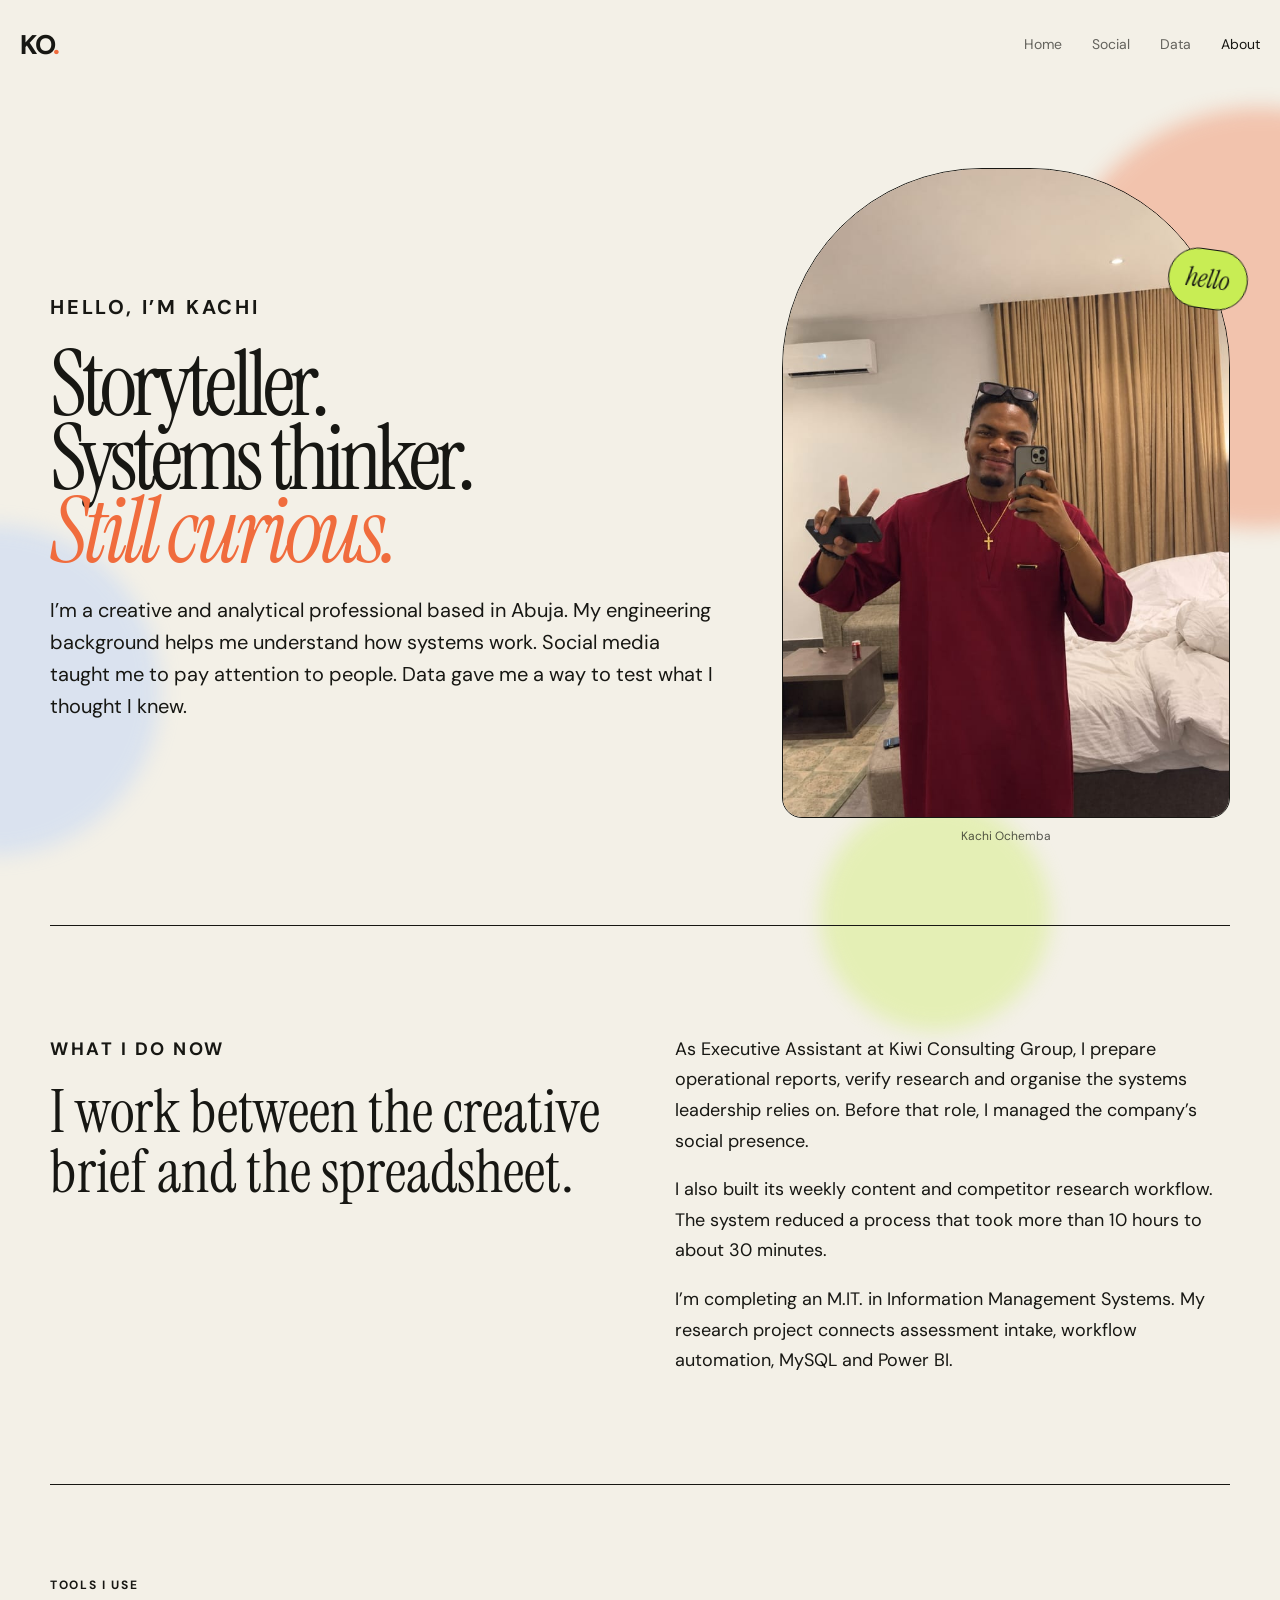
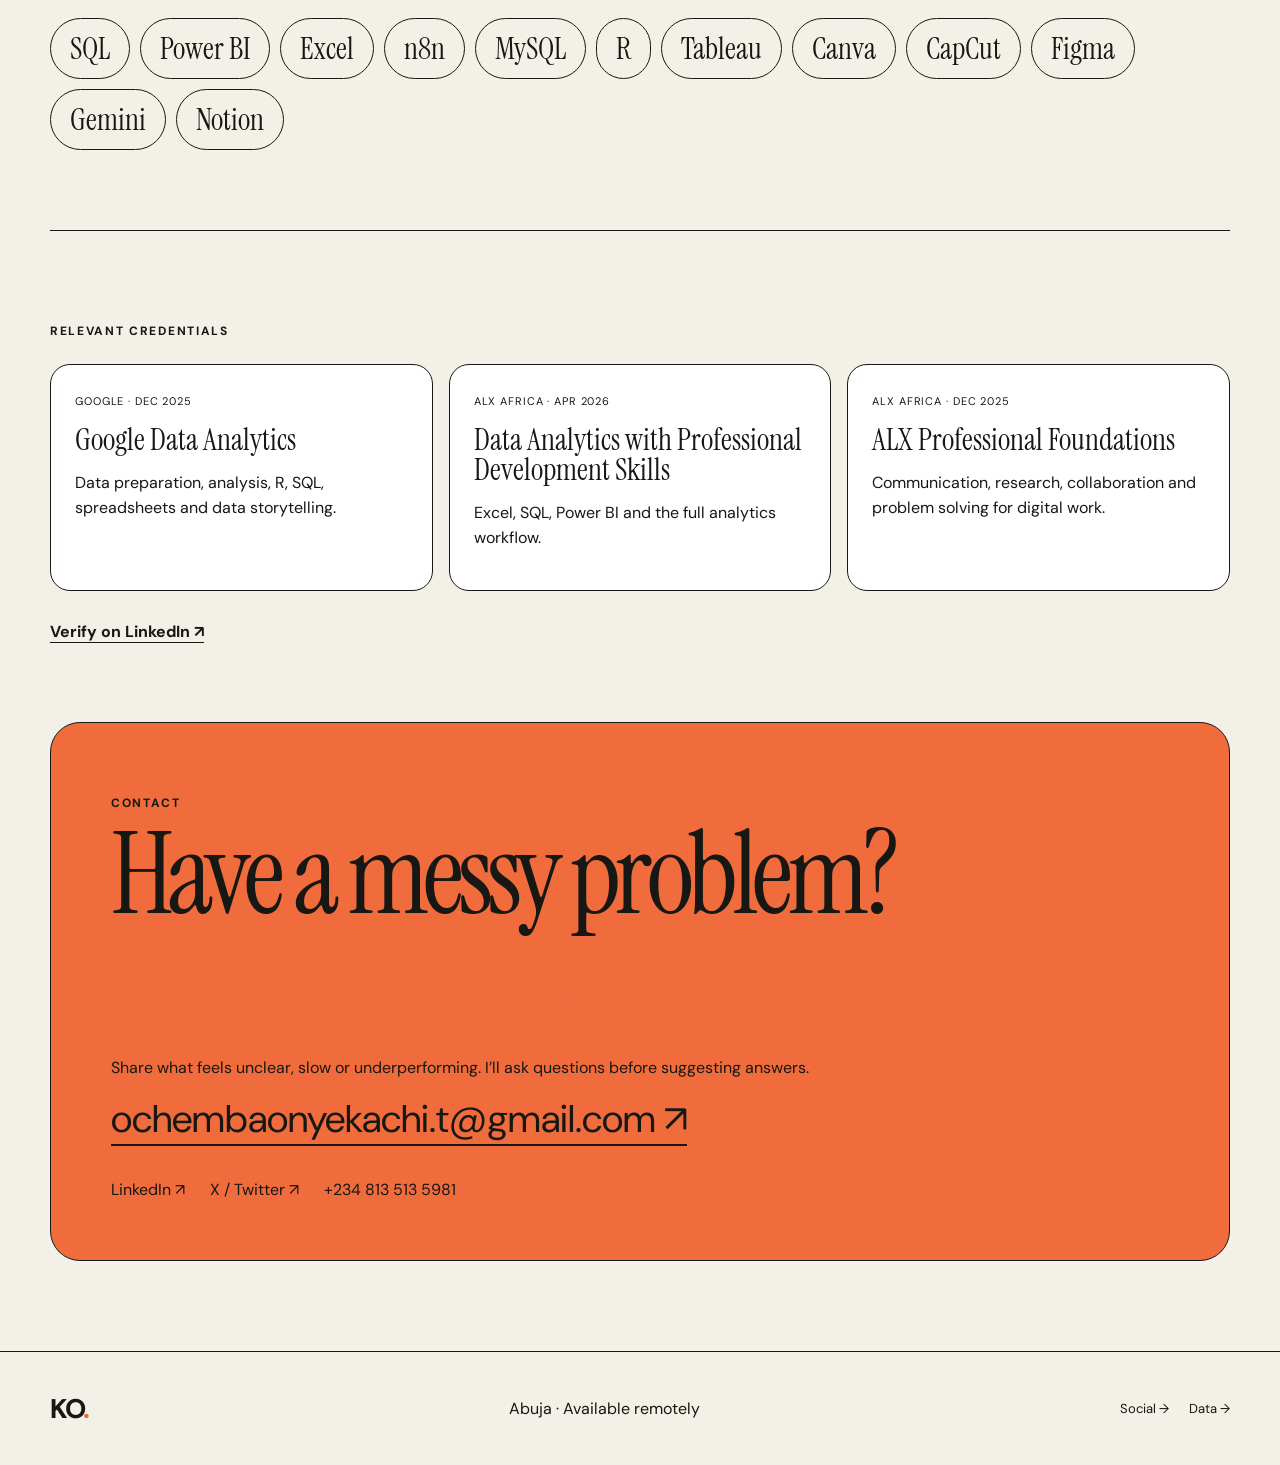
==== about.html @ 8791a846 "Add tactile motion system and new portrait" ====
<!doctype html><html lang="en"><head><meta charset="utf-8"><meta name="viewport" content="width=device-width,initial-scale=1"><title>About & Contact | Kachi Ochemba</title><link rel="stylesheet" href="styles.css"></head><body><header class="site-header"><a class="mark" href="index.html">KO<span>.</span></a><button class="menu">Menu</button><nav><a href="index.html">Home</a><a href="socials.html">Social</a><a href="data.html">Data</a><a class="active" href="about.html">About</a></nav></header><main>
<section class="about-hero wrap reveal"><div><p class="eyebrow">Hello, I’m Kachi</p><h1>Storyteller.<br>Systems thinker.<br><em>Still curious.</em></h1><p>I’m a creative and analytical professional based in Abuja. My engineering background helps me understand how systems work. Social media taught me to pay attention to people. Data gave me a way to test what I thought I knew.</p></div><figure class="portrait-frame"><img src="assets/imported/kachi-portrait.jpg" alt="Kachi Ochemba smiling in a red traditional outfit"><figcaption>Kachi Ochemba</figcaption></figure></section>
<section class="about-body wrap reveal"><div><p class="eyebrow">What I do now</p><h2>I work between the creative brief and the spreadsheet.</h2></div><div><p>As Executive Assistant at Kiwi Consulting Group, I prepare operational reports, verify research and organise the systems leadership relies on. Before that role, I managed the company’s social presence.</p><p>I also built its weekly content and competitor research workflow. The system reduced a process that took more than 10 hours to about 30 minutes.</p><p>I’m completing an M.IT. in Information Management Systems. My research project connects assessment intake, workflow automation, MySQL and Power BI.</p></div></section>
<section class="tool-belt wrap reveal"><p class="eyebrow">Tools I use</p><div><span>SQL</span><span>Power BI</span><span>Excel</span><span>n8n</span><span>MySQL</span><span>R</span><span>Tableau</span><span>Canva</span><span>CapCut</span><span>Figma</span><span>Gemini</span><span>Notion</span></div></section>
<section class="credentials wrap reveal"><p class="eyebrow">Relevant credentials</p><div class="credential-grid"><article><span>Google · Dec 2025</span><h3>Google Data Analytics</h3><p>Data preparation, analysis, R, SQL, spreadsheets and data storytelling.</p></article><article><span>ALX Africa · Apr 2026</span><h3>Data Analytics with Professional Development Skills</h3><p>Excel, SQL, Power BI and the full analytics workflow.</p></article><article><span>ALX Africa · Dec 2025</span><h3>ALX Professional Foundations</h3><p>Communication, research, collaboration and problem solving for digital work.</p></article></div><a class="text-link" href="https://www.linkedin.com/in/onyekachi-ochemba" target="_blank" rel="noreferrer">Verify on LinkedIn ↗</a></section>
<section id="contact" class="contact wrap reveal"><p class="eyebrow">Contact</p><h2>Have a messy problem?<br><em>Tell me about it.</em></h2><p>Share what feels unclear, slow or underperforming. I’ll ask questions before suggesting answers.</p><a class="email-link" href="mailto:ochembaonyekachi.t@gmail.com">ochembaonyekachi.t@gmail.com ↗</a><div class="contact-links"><a href="https://www.linkedin.com/in/onyekachi-ochemba">LinkedIn ↗</a><a href="https://x.com/kachi_csv">X / Twitter ↗</a><a href="tel:+2348135135981">+234 813 513 5981</a></div></section></main><footer><a class="mark" href="index.html">KO<span>.</span></a><p>Abuja · Available remotely</p><div><a href="socials.html">Social →</a><a href="data.html">Data →</a></div></footer><script src="script.js"></script></body></html>
---- styles.css ----
@import url('enhancements.css');@import url('motion.css');@import url('https://fonts.googleapis.com/css2?family=DM+Sans:wght@400;500;600;700&family=Instrument+Serif:ital@0;1&display=swap');
:root{--ink:#171713;--paper:#f3f0e7;--orange:#f06c3d;--lime:#c8ed54;--blue:#a9c8ff;--line:rgba(23,23,19,.18);--serif:'Instrument Serif',Georgia,serif;--sans:'DM Sans',Arial,sans-serif}*{box-sizing:border-box}html{scroll-behavior:smooth}body{margin:0;background:var(--paper);color:var(--ink);font-family:var(--sans);overflow-x:hidden}a{color:inherit;text-decoration:none}img,video{display:block;max-width:100%}.wrap{width:min(1180px,calc(100% - 40px));margin:auto}.site-header{height:88px;width:min(1260px,calc(100% - 40px));margin:auto;display:flex;align-items:center;justify-content:space-between;position:relative;z-index:20}.mark{font-size:27px;font-weight:800;letter-spacing:-2px}.mark span{color:var(--orange)}nav{display:flex;align-items:center;gap:30px;font-size:14px}nav a{opacity:.65}nav a:hover,nav a.active{opacity:1}.nav-cta{border:1px solid var(--ink);border-radius:99px;padding:12px 18px;opacity:1}.menu{display:none;border:0;background:transparent;font:inherit}.orb{position:fixed;z-index:-1;border-radius:50%;filter:blur(10px);opacity:.34;pointer-events:none;animation:drift 12s ease-in-out infinite alternate}.orb-a{width:420px;height:420px;background:var(--orange);right:-190px;top:12%}.orb-b{width:330px;height:330px;background:var(--blue);left:-170px;bottom:5%;animation-delay:-5s}@keyframes drift{to{transform:translate3d(35px,-45px,0) scale(1.08)}}
.eyebrow,.section-kicker,.tag{font-size:12px;font-weight:700;letter-spacing:.14em;text-transform:uppercase}.hero{min-height:calc(100vh - 88px);display:flex;flex-direction:column;justify-content:center;padding:70px 0 45px}.hero h1,.page-hero h1,.about-hero h1{font-family:var(--serif);font-size:clamp(72px,11vw,160px);line-height:.82;letter-spacing:-.055em;margin:25px 0;max-width:1100px;font-weight:400}.hero h1 em,.page-hero h1 em,.about-hero h1 em,.closing em,.contact em{color:var(--orange);font-weight:400}.hero-copy,.page-hero>p:last-child{font-size:clamp(18px,2vw,27px);line-height:1.4;max-width:720px}.hero-actions{display:flex;gap:24px;align-items:center;margin-top:25px}.button{padding:16px 23px;border-radius:99px;display:inline-block;font-weight:700}.dark{background:var(--ink);color:var(--paper)}.light{background:var(--paper);color:var(--ink)}.text-link{font-weight:700;border-bottom:1px solid}.hero-note{margin-top:auto;font-size:13px;opacity:.65}.choice{padding:100px 0}.choice-grid{display:grid;grid-template-columns:1fr 1fr;gap:18px;margin-top:25px}.choice-card{min-height:530px;border:1px solid var(--ink);border-radius:30px;padding:32px;display:flex;flex-direction:column;justify-content:space-between;transition:.45s cubic-bezier(.2,.8,.2,1);overflow:hidden}.choice-card:hover{transform:translateY(-8px) rotate(-.5deg);box-shadow:10px 12px 0 var(--ink)}.social-card{background:var(--orange)}.data-card{background:var(--blue)}.choice-no{align-self:flex-end}.choice-card h2{font:400 clamp(58px,7vw,98px)/.85 var(--serif);letter-spacing:-.05em;margin:10px 0 25px}.pill{border:1px solid;border-radius:99px;padding:7px 12px;font-size:12px}.ticker{border-block:1px solid;overflow:hidden;padding:17px 0;white-space:nowrap}.ticker div{font:32px var(--serif);animation:ticker 25s linear infinite}@keyframes ticker{to{transform:translateX(-50%)}}.featured{padding:120px 0}.section-head{display:flex;justify-content:space-between;align-items:end;gap:30px;margin-bottom:36px}.section-head h2,.process h2{font:400 clamp(48px,6vw,82px)/.95 var(--serif);margin:8px 0}.feature-grid{display:grid;grid-template-columns:1fr 1fr;gap:18px}.feature{border:1px solid;border-radius:26px;overflow:hidden;background:#fff;transition:.35s}.feature:hover,.project-card:hover{transform:translateY(-6px)}.feature-wide{grid-column:1/-1;background:var(--lime);display:grid;grid-template-columns:1fr 1fr;padding:45px}.feature h3{font:400 38px/1 var(--serif);margin:16px 0}.metric-art{display:flex;flex-direction:column;justify-content:center;align-items:center}.metric-art strong{font:400 clamp(80px,12vw,170px)/.8 var(--serif);letter-spacing:-.06em}.metric-art sup{font-size:.3em}.image-feature img{width:100%;aspect-ratio:16/10;object-fit:cover}.image-feature div{padding:25px}.closing{background:var(--ink);color:var(--paper);border-radius:34px;padding:70px;margin-bottom:90px}.closing h2,.contact h2{font:400 clamp(62px,9vw,125px)/.85 var(--serif);letter-spacing:-.05em;margin:15px 0 35px}
.page-hero{padding:100px 0 80px}.page-hero h1{font-size:clamp(70px,10vw,145px)}.social-proof{display:grid;grid-template-columns:repeat(3,1fr);border-block:1px solid}.social-proof div{padding:35px;border-right:1px solid;display:flex;flex-direction:column}.social-proof div:last-child{border:0}.social-proof strong{font:400 48px var(--serif)}.social-proof span{font-size:13px}.case-list{padding:100px 0}.social-case{display:grid;grid-template-columns:55px 1.1fr .9fr;gap:32px;padding:70px 0;border-top:1px solid;align-items:center}.social-case.reverse .case-story{order:3}.social-case.reverse .case-visual,.social-case.reverse .case-video{order:2}.case-index{align-self:start;font:26px var(--serif)}.case-story h2{font:400 clamp(46px,5vw,74px)/.95 var(--serif);margin:12px 0}.lead{font-size:19px;line-height:1.55}.story-grid{display:grid;grid-template-columns:1fr 1fr;gap:24px}.story-grid h3{font-size:13px;text-transform:uppercase;letter-spacing:.1em}.story-grid p{line-height:1.55}.case-visual,.case-video{width:100%;max-height:600px;object-fit:cover;border:1px solid;border-radius:24px;background:#111}.case-visual.portrait{object-position:top}.reel-room{background:var(--ink);color:var(--paper);padding:90px 0}.video-row{display:grid;grid-template-columns:repeat(3,1fr);gap:18px}.video-row video{width:100%;aspect-ratio:9/16;object-fit:cover;border-radius:22px;border:1px solid #555}.process{padding:100px 0}.process ol{list-style:none;padding:0;border-top:1px solid}.process li{display:grid;grid-template-columns:60px 180px 1fr;padding:24px 0;border-bottom:1px solid;align-items:center}.process b{font:32px var(--serif)}
.project-grid{display:grid;grid-template-columns:1fr 1fr;gap:24px;padding-bottom:110px}.project-card{border:1px solid;border-radius:25px;overflow:hidden;background:#fff;transition:.35s}.hero-project{grid-column:1/-1;display:grid;grid-template-columns:1.2fr .8fr}.project-image{background:#dde7ee;padding:18px;display:flex;align-items:center}.project-image img{width:100%;aspect-ratio:16/10;object-fit:contain}.project-copy{padding:30px}.project-copy>span{font-size:11px;letter-spacing:.12em}.project-copy h2{font:400 40px/1 var(--serif);margin:16px 0}.project-copy p{line-height:1.55}.project-copy b{font-size:13px}.project-detail-hero{padding:85px 0 45px}.project-detail-hero h1{font:400 clamp(60px,9vw,125px)/.85 var(--serif);letter-spacing:-.05em;margin:20px 0}.project-meta{display:flex;flex-wrap:wrap;gap:8px}.project-meta span{border:1px solid;border-radius:99px;padding:7px 11px;font-size:11px}.project-gallery{display:grid;grid-template-columns:repeat(2,1fr);gap:18px}.project-gallery img{width:100%;border:1px solid;border-radius:20px}.project-narrative{display:grid;grid-template-columns:repeat(2,1fr);gap:40px;padding:80px 0}.project-narrative h2{font:400 50px var(--serif);margin:0}.project-narrative h3{font-size:13px;letter-spacing:.12em;text-transform:uppercase;margin-top:30px}.project-narrative p{font-size:18px;line-height:1.65}.resource-links{display:flex;gap:12px;flex-wrap:wrap}.resource-links a{border:1px solid;border-radius:99px;padding:12px 17px;font-weight:700}
.about-hero{display:grid;grid-template-columns:1.2fr .8fr;gap:60px;align-items:center;padding:80px 0}.about-hero h1{font-size:clamp(58px,7vw,105px)}.about-hero p{font-size:20px;line-height:1.6}.about-hero figure{margin:0}.about-hero img{width:100%;max-height:650px;object-fit:cover;border-radius:200px 200px 20px 20px;border:1px solid}.about-hero figcaption{text-align:center;font-size:12px;margin-top:10px}.about-body{display:grid;grid-template-columns:1fr 1fr;gap:70px;border-block:1px solid;padding:90px 0}.about-body h2{font:400 60px/1 var(--serif);margin:12px 0}.about-body p{font-size:18px;line-height:1.7}.tool-belt{padding:80px 0}.tool-belt div{display:flex;flex-wrap:wrap;gap:10px;margin-top:25px}.tool-belt span{font:30px var(--serif);border:1px solid;border-radius:99px;padding:10px 19px}.contact{background:var(--orange);border:1px solid;border-radius:30px;padding:60px;margin-bottom:90px}.email-link{font-size:clamp(20px,3vw,42px);border-bottom:2px solid}.contact-links{display:flex;gap:25px;margin-top:35px}footer{border-top:1px solid;padding:30px max(20px,calc((100vw - 1180px)/2));display:flex;justify-content:space-between;align-items:center}footer div{display:flex;gap:20px;font-size:13px}
.reveal{opacity:0;transform:translateY(28px);transition:opacity .8s,transform .8s}.reveal.visible{opacity:1;transform:none}@media(max-width:780px){.site-header{height:70px}.menu{display:block}nav{display:none;position:absolute;top:65px;left:0;right:0;background:var(--paper);border:1px solid;padding:20px;border-radius:18px;flex-direction:column;align-items:flex-start}nav.open{display:flex}.hero{min-height:85vh}.hero h1{font-size:70px}.choice-grid,.feature-grid,.project-grid,.about-hero,.about-body,.project-narrative{grid-template-columns:1fr}.choice-card{min-height:400px}.feature-wide,.hero-project{grid-column:auto;display:block}.metric-art{padding-top:55px}.social-proof{grid-template-columns:1fr}.social-proof div{border-right:0;border-bottom:1px solid}.social-case{grid-template-columns:35px 1fr}.case-visual,.case-video{grid-column:2}.social-case.reverse .case-story,.social-case.reverse .case-visual,.social-case.reverse .case-video{order:initial}.video-row{grid-template-columns:1fr 1fr 1fr;overflow:auto}.video-row video{min-width:240px}.story-grid{grid-template-columns:1fr}.process li{grid-template-columns:45px 100px 1fr}.project-gallery{grid-template-columns:1fr}.about-hero figure{width:80%;margin:auto}.contact{padding:35px 22px}.contact-links,footer{flex-direction:column;align-items:flex-start}.section-head{align-items:flex-start;flex-direction:column}}@media(prefers-reduced-motion:reduce){*{scroll-behavior:auto!important;animation:none!important;transition:none!important}.reveal{opacity:1;transform:none}}
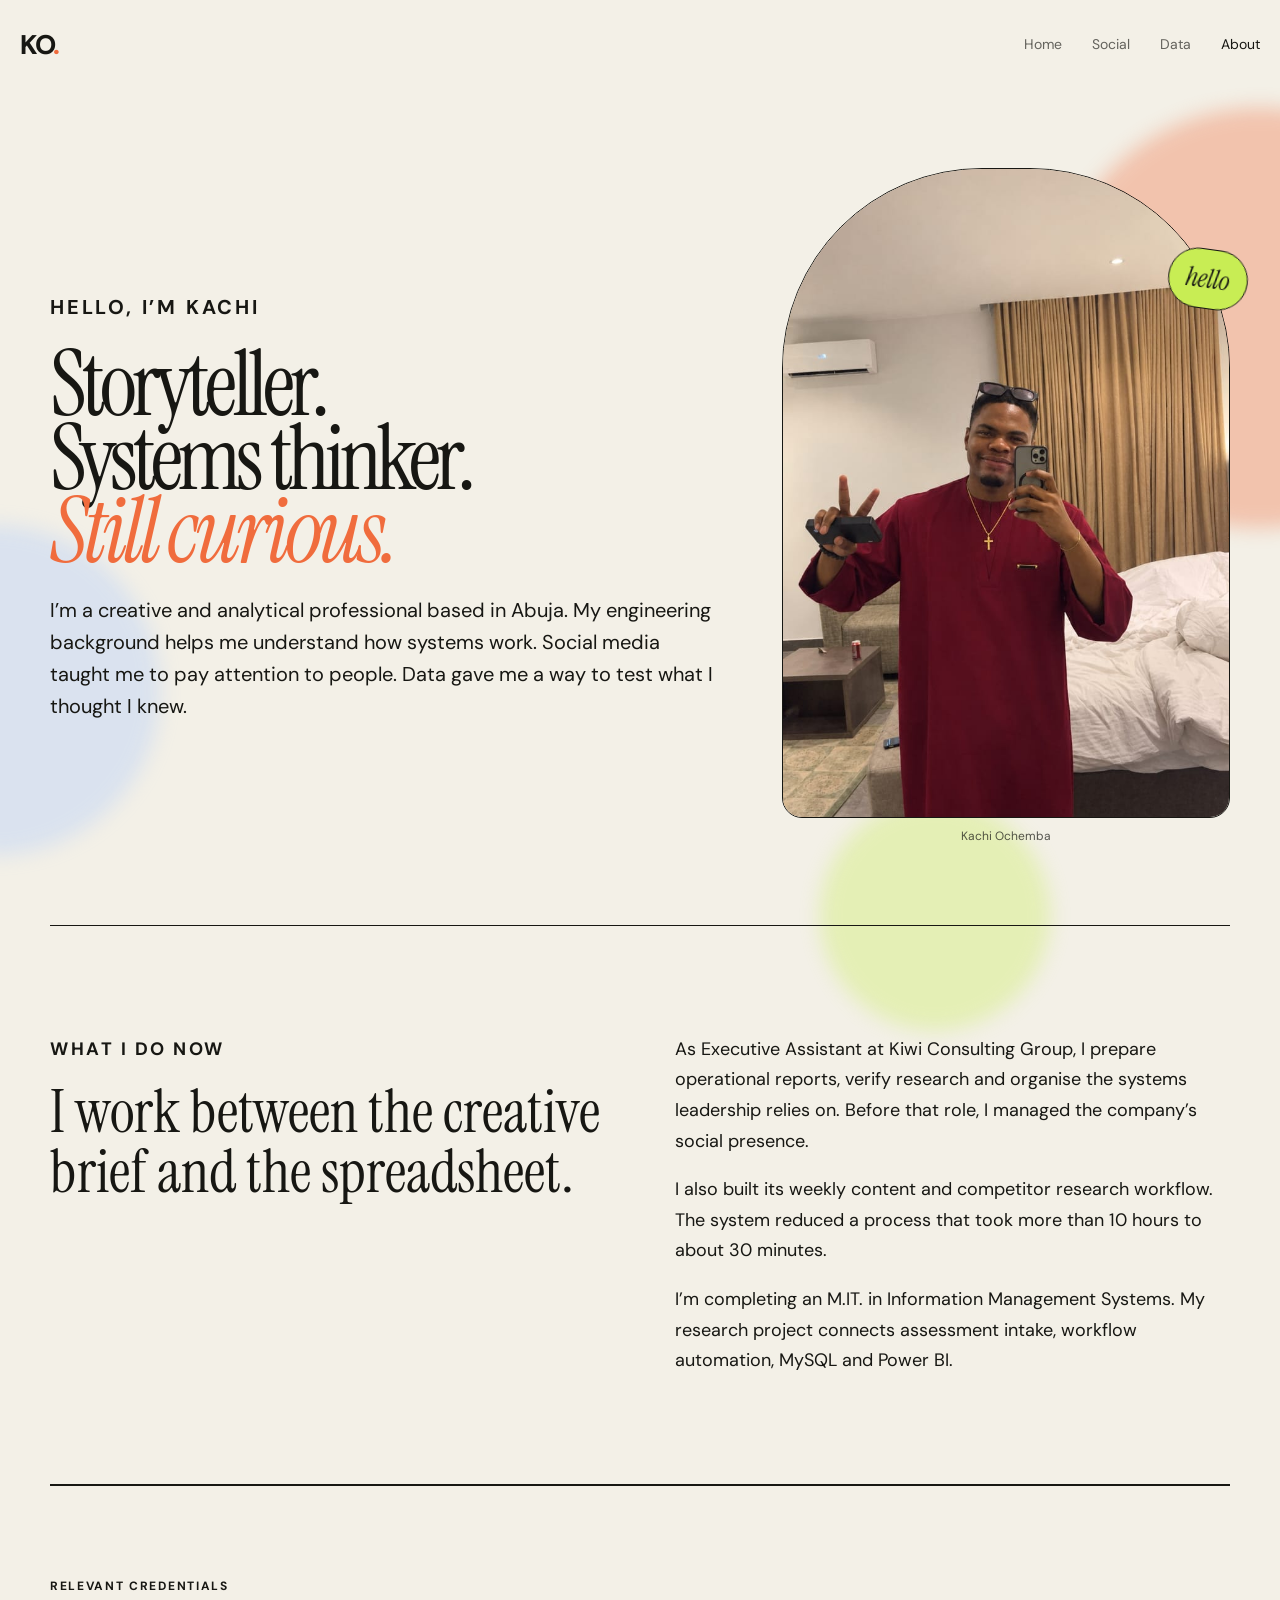
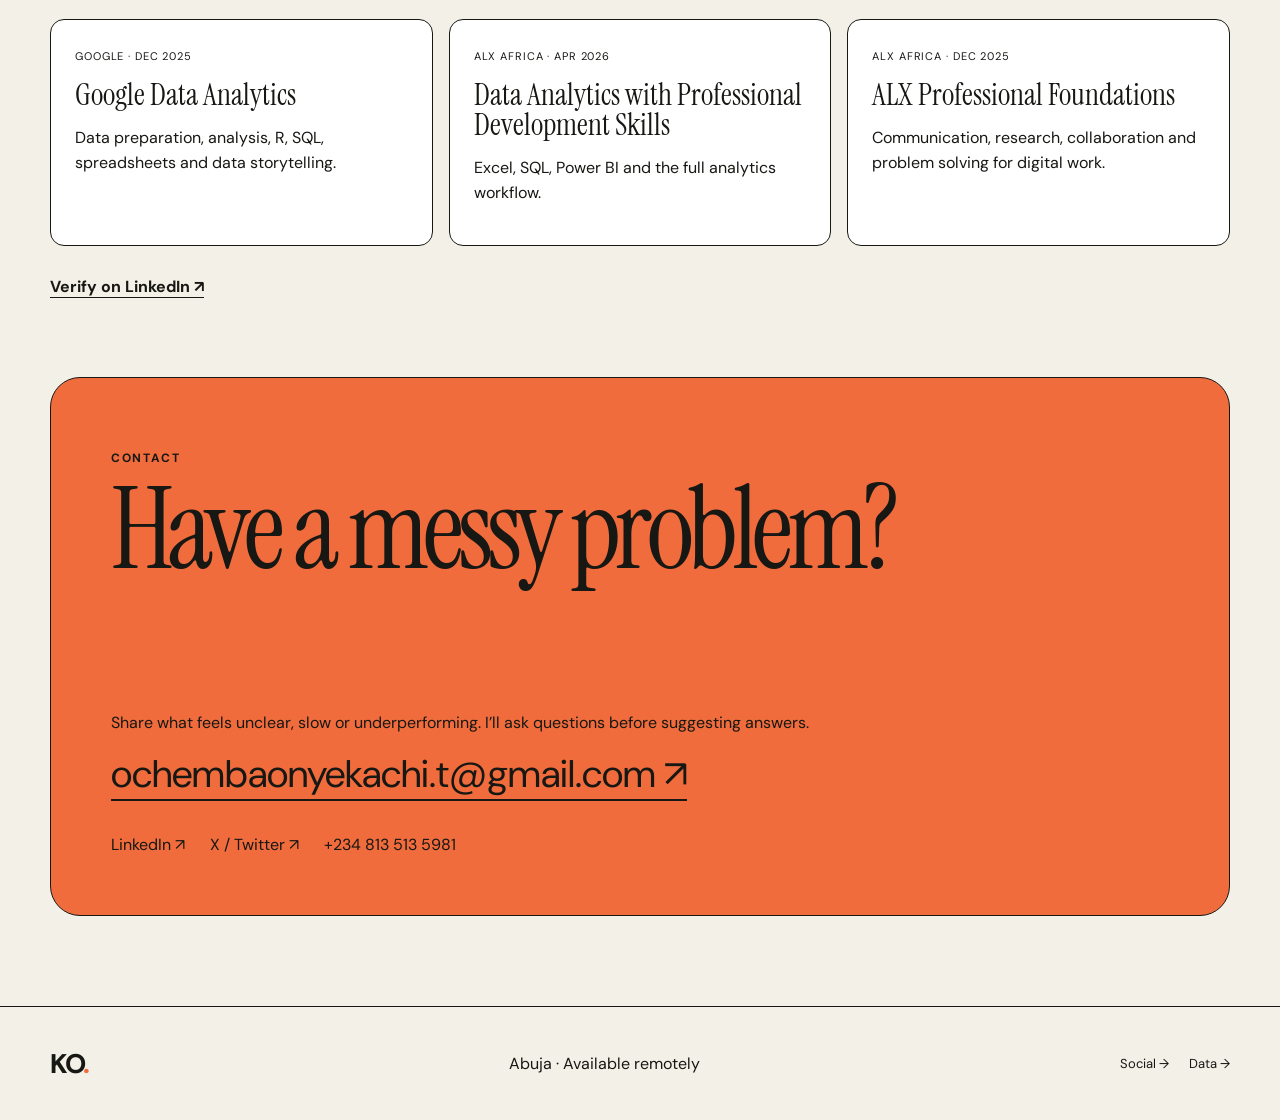
==== commit ad9949e0: "Refine portfolio interactions and tool stacks" ====
--- a/about.html
+++ b/about.html
@@ -1,7 +1,7 @@
-<!doctype html><html lang="en"><head><meta charset="utf-8"><meta name="viewport" content="width=device-width,initial-scale=1"><title>About & Contact | Kachi Ochemba</title><link rel="stylesheet" href="styles.css"></head><body><header class="site-header"><a class="mark" href="index.html">KO<span>.</span></a><button class="menu">Menu</button><nav><a href="index.html">Home</a><a href="socials.html">Social</a><a href="data.html">Data</a><a class="active" href="about.html">About</a></nav></header><main>
+<!doctype html><html lang="en"><head><meta charset="utf-8"><meta name="viewport" content="width=device-width,initial-scale=1"><title>About & Contact | Kachi Ochemba</title><link rel="icon" href="assets/favicon.svg" type="image/svg+xml"><link rel="stylesheet" href="styles.css"></head><body><header class="site-header"><a class="mark" href="index.html">KO<span>.</span></a><button class="menu">Menu</button><nav><a href="index.html">Home</a><a href="socials.html">Social</a><a href="data.html">Data</a><a class="active" href="about.html">About</a></nav></header><main>
 <section class="about-hero wrap reveal"><div><p class="eyebrow">Hello, I’m Kachi</p><h1>Storyteller.<br>Systems thinker.<br><em>Still curious.</em></h1><p>I’m a creative and analytical professional based in Abuja. My engineering background helps me understand how systems work. Social media taught me to pay attention to people. Data gave me a way to test what I thought I knew.</p></div><figure class="portrait-frame"><img src="assets/imported/kachi-portrait.jpg" alt="Kachi Ochemba smiling in a red traditional outfit"><figcaption>Kachi Ochemba</figcaption></figure></section>
 <section class="about-body wrap reveal"><div><p class="eyebrow">What I do now</p><h2>I work between the creative brief and the spreadsheet.</h2></div><div><p>As Executive Assistant at Kiwi Consulting Group, I prepare operational reports, verify research and organise the systems leadership relies on. Before that role, I managed the company’s social presence.</p><p>I also built its weekly content and competitor research workflow. The system reduced a process that took more than 10 hours to about 30 minutes.</p><p>I’m completing an M.IT. in Information Management Systems. My research project connects assessment intake, workflow automation, MySQL and Power BI.</p></div></section>
-<section class="tool-belt wrap reveal"><p class="eyebrow">Tools I use</p><div><span>SQL</span><span>Power BI</span><span>Excel</span><span>n8n</span><span>MySQL</span><span>R</span><span>Tableau</span><span>Canva</span><span>CapCut</span><span>Figma</span><span>Gemini</span><span>Notion</span></div></section>
+
 <section class="credentials wrap reveal"><p class="eyebrow">Relevant credentials</p><div class="credential-grid"><article><span>Google · Dec 2025</span><h3>Google Data Analytics</h3><p>Data preparation, analysis, R, SQL, spreadsheets and data storytelling.</p></article><article><span>ALX Africa · Apr 2026</span><h3>Data Analytics with Professional Development Skills</h3><p>Excel, SQL, Power BI and the full analytics workflow.</p></article><article><span>ALX Africa · Dec 2025</span><h3>ALX Professional Foundations</h3><p>Communication, research, collaboration and problem solving for digital work.</p></article></div><a class="text-link" href="https://www.linkedin.com/in/onyekachi-ochemba" target="_blank" rel="noreferrer">Verify on LinkedIn ↗</a></section>
 <section id="contact" class="contact wrap reveal"><p class="eyebrow">Contact</p><h2>Have a messy problem?<br><em>Tell me about it.</em></h2><p>Share what feels unclear, slow or underperforming. I’ll ask questions before suggesting answers.</p><a class="email-link" href="mailto:ochembaonyekachi.t@gmail.com">ochembaonyekachi.t@gmail.com ↗</a><div class="contact-links"><a href="https://www.linkedin.com/in/onyekachi-ochemba">LinkedIn ↗</a><a href="https://x.com/kachi_csv">X / Twitter ↗</a><a href="tel:+2348135135981">+234 813 513 5981</a></div></section></main><footer><a class="mark" href="index.html">KO<span>.</span></a><p>Abuja · Available remotely</p><div><a href="socials.html">Social →</a><a href="data.html">Data →</a></div></footer><script src="script.js"></script></body></html>
 
--- a/styles.css
+++ b/styles.css
@@ -1,4 +1,4 @@
-@import url('enhancements.css');@import url('motion.css');@import url('https://fonts.googleapis.com/css2?family=DM+Sans:wght@400;500;600;700&family=Instrument+Serif:ital@0;1&display=swap');
+@import url('enhancements.css');@import url('motion.css');@import url('interactions-v2.css');@import url('refinement.css');@import url('https://fonts.googleapis.com/css2?family=DM+Sans:wght@400;500;600;700&family=Instrument+Serif:ital@0;1&display=swap');
 :root{--ink:#171713;--paper:#f3f0e7;--orange:#f06c3d;--lime:#c8ed54;--blue:#a9c8ff;--line:rgba(23,23,19,.18);--serif:'Instrument Serif',Georgia,serif;--sans:'DM Sans',Arial,sans-serif}*{box-sizing:border-box}html{scroll-behavior:smooth}body{margin:0;background:var(--paper);color:var(--ink);font-family:var(--sans);overflow-x:hidden}a{color:inherit;text-decoration:none}img,video{display:block;max-width:100%}.wrap{width:min(1180px,calc(100% - 40px));margin:auto}.site-header{height:88px;width:min(1260px,calc(100% - 40px));margin:auto;display:flex;align-items:center;justify-content:space-between;position:relative;z-index:20}.mark{font-size:27px;font-weight:800;letter-spacing:-2px}.mark span{color:var(--orange)}nav{display:flex;align-items:center;gap:30px;font-size:14px}nav a{opacity:.65}nav a:hover,nav a.active{opacity:1}.nav-cta{border:1px solid var(--ink);border-radius:99px;padding:12px 18px;opacity:1}.menu{display:none;border:0;background:transparent;font:inherit}.orb{position:fixed;z-index:-1;border-radius:50%;filter:blur(10px);opacity:.34;pointer-events:none;animation:drift 12s ease-in-out infinite alternate}.orb-a{width:420px;height:420px;background:var(--orange);right:-190px;top:12%}.orb-b{width:330px;height:330px;background:var(--blue);left:-170px;bottom:5%;animation-delay:-5s}@keyframes drift{to{transform:translate3d(35px,-45px,0) scale(1.08)}}
 .eyebrow,.section-kicker,.tag{font-size:12px;font-weight:700;letter-spacing:.14em;text-transform:uppercase}.hero{min-height:calc(100vh - 88px);display:flex;flex-direction:column;justify-content:center;padding:70px 0 45px}.hero h1,.page-hero h1,.about-hero h1{font-family:var(--serif);font-size:clamp(72px,11vw,160px);line-height:.82;letter-spacing:-.055em;margin:25px 0;max-width:1100px;font-weight:400}.hero h1 em,.page-hero h1 em,.about-hero h1 em,.closing em,.contact em{color:var(--orange);font-weight:400}.hero-copy,.page-hero>p:last-child{font-size:clamp(18px,2vw,27px);line-height:1.4;max-width:720px}.hero-actions{display:flex;gap:24px;align-items:center;margin-top:25px}.button{padding:16px 23px;border-radius:99px;display:inline-block;font-weight:700}.dark{background:var(--ink);color:var(--paper)}.light{background:var(--paper);color:var(--ink)}.text-link{font-weight:700;border-bottom:1px solid}.hero-note{margin-top:auto;font-size:13px;opacity:.65}.choice{padding:100px 0}.choice-grid{display:grid;grid-template-columns:1fr 1fr;gap:18px;margin-top:25px}.choice-card{min-height:530px;border:1px solid var(--ink);border-radius:30px;padding:32px;display:flex;flex-direction:column;justify-content:space-between;transition:.45s cubic-bezier(.2,.8,.2,1);overflow:hidden}.choice-card:hover{transform:translateY(-8px) rotate(-.5deg);box-shadow:10px 12px 0 var(--ink)}.social-card{background:var(--orange)}.data-card{background:var(--blue)}.choice-no{align-self:flex-end}.choice-card h2{font:400 clamp(58px,7vw,98px)/.85 var(--serif);letter-spacing:-.05em;margin:10px 0 25px}.pill{border:1px solid;border-radius:99px;padding:7px 12px;font-size:12px}.ticker{border-block:1px solid;overflow:hidden;padding:17px 0;white-space:nowrap}.ticker div{font:32px var(--serif);animation:ticker 25s linear infinite}@keyframes ticker{to{transform:translateX(-50%)}}.featured{padding:120px 0}.section-head{display:flex;justify-content:space-between;align-items:end;gap:30px;margin-bottom:36px}.section-head h2,.process h2{font:400 clamp(48px,6vw,82px)/.95 var(--serif);margin:8px 0}.feature-grid{display:grid;grid-template-columns:1fr 1fr;gap:18px}.feature{border:1px solid;border-radius:26px;overflow:hidden;background:#fff;transition:.35s}.feature:hover,.project-card:hover{transform:translateY(-6px)}.feature-wide{grid-column:1/-1;background:var(--lime);display:grid;grid-template-columns:1fr 1fr;padding:45px}.feature h3{font:400 38px/1 var(--serif);margin:16px 0}.metric-art{display:flex;flex-direction:column;justify-content:center;align-items:center}.metric-art strong{font:400 clamp(80px,12vw,170px)/.8 var(--serif);letter-spacing:-.06em}.metric-art sup{font-size:.3em}.image-feature img{width:100%;aspect-ratio:16/10;object-fit:cover}.image-feature div{padding:25px}.closing{background:var(--ink);color:var(--paper);border-radius:34px;padding:70px;margin-bottom:90px}.closing h2,.contact h2{font:400 clamp(62px,9vw,125px)/.85 var(--serif);letter-spacing:-.05em;margin:15px 0 35px}
 .page-hero{padding:100px 0 80px}.page-hero h1{font-size:clamp(70px,10vw,145px)}.social-proof{display:grid;grid-template-columns:repeat(3,1fr);border-block:1px solid}.social-proof div{padding:35px;border-right:1px solid;display:flex;flex-direction:column}.social-proof div:last-child{border:0}.social-proof strong{font:400 48px var(--serif)}.social-proof span{font-size:13px}.case-list{padding:100px 0}.social-case{display:grid;grid-template-columns:55px 1.1fr .9fr;gap:32px;padding:70px 0;border-top:1px solid;align-items:center}.social-case.reverse .case-story{order:3}.social-case.reverse .case-visual,.social-case.reverse .case-video{order:2}.case-index{align-self:start;font:26px var(--serif)}.case-story h2{font:400 clamp(46px,5vw,74px)/.95 var(--serif);margin:12px 0}.lead{font-size:19px;line-height:1.55}.story-grid{display:grid;grid-template-columns:1fr 1fr;gap:24px}.story-grid h3{font-size:13px;text-transform:uppercase;letter-spacing:.1em}.story-grid p{line-height:1.55}.case-visual,.case-video{width:100%;max-height:600px;object-fit:cover;border:1px solid;border-radius:24px;background:#111}.case-visual.portrait{object-position:top}.reel-room{background:var(--ink);color:var(--paper);padding:90px 0}.video-row{display:grid;grid-template-columns:repeat(3,1fr);gap:18px}.video-row video{width:100%;aspect-ratio:9/16;object-fit:cover;border-radius:22px;border:1px solid #555}.process{padding:100px 0}.process ol{list-style:none;padding:0;border-top:1px solid}.process li{display:grid;grid-template-columns:60px 180px 1fr;padding:24px 0;border-bottom:1px solid;align-items:center}.process b{font:32px var(--serif)}
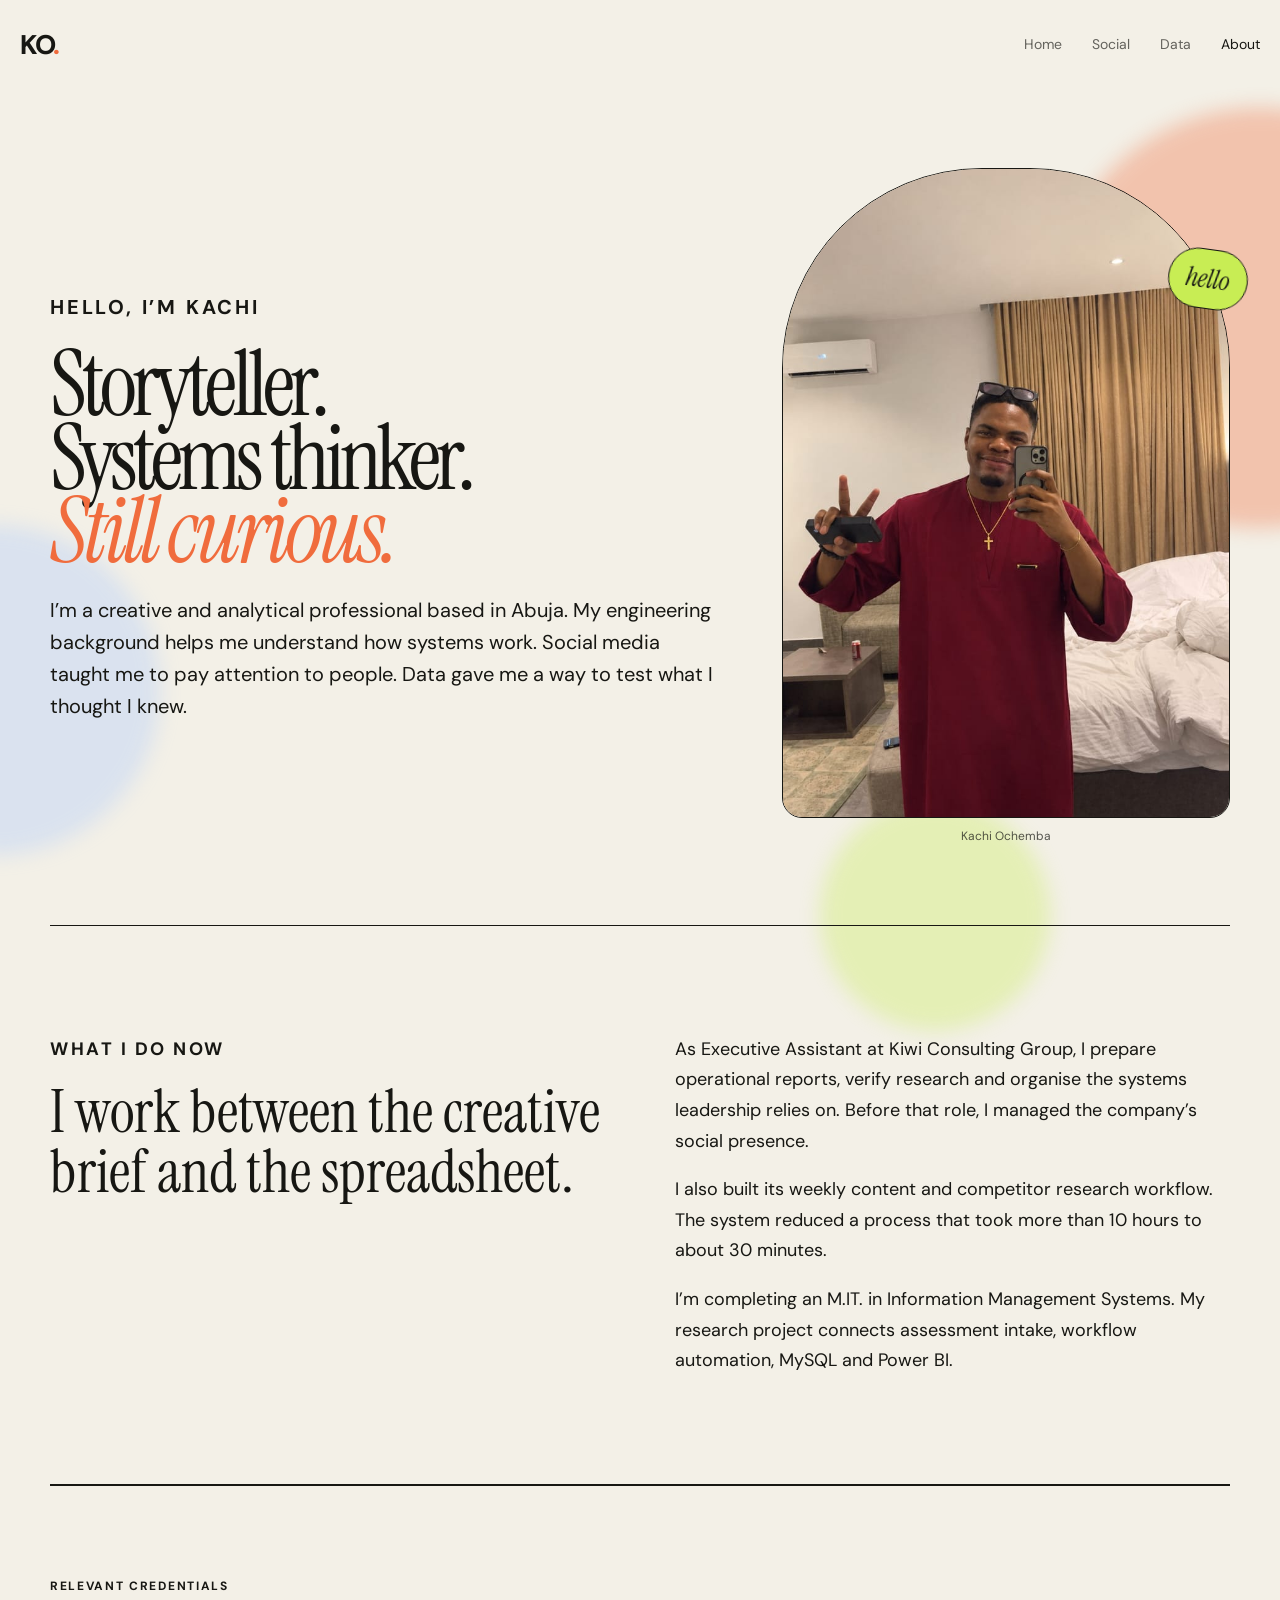
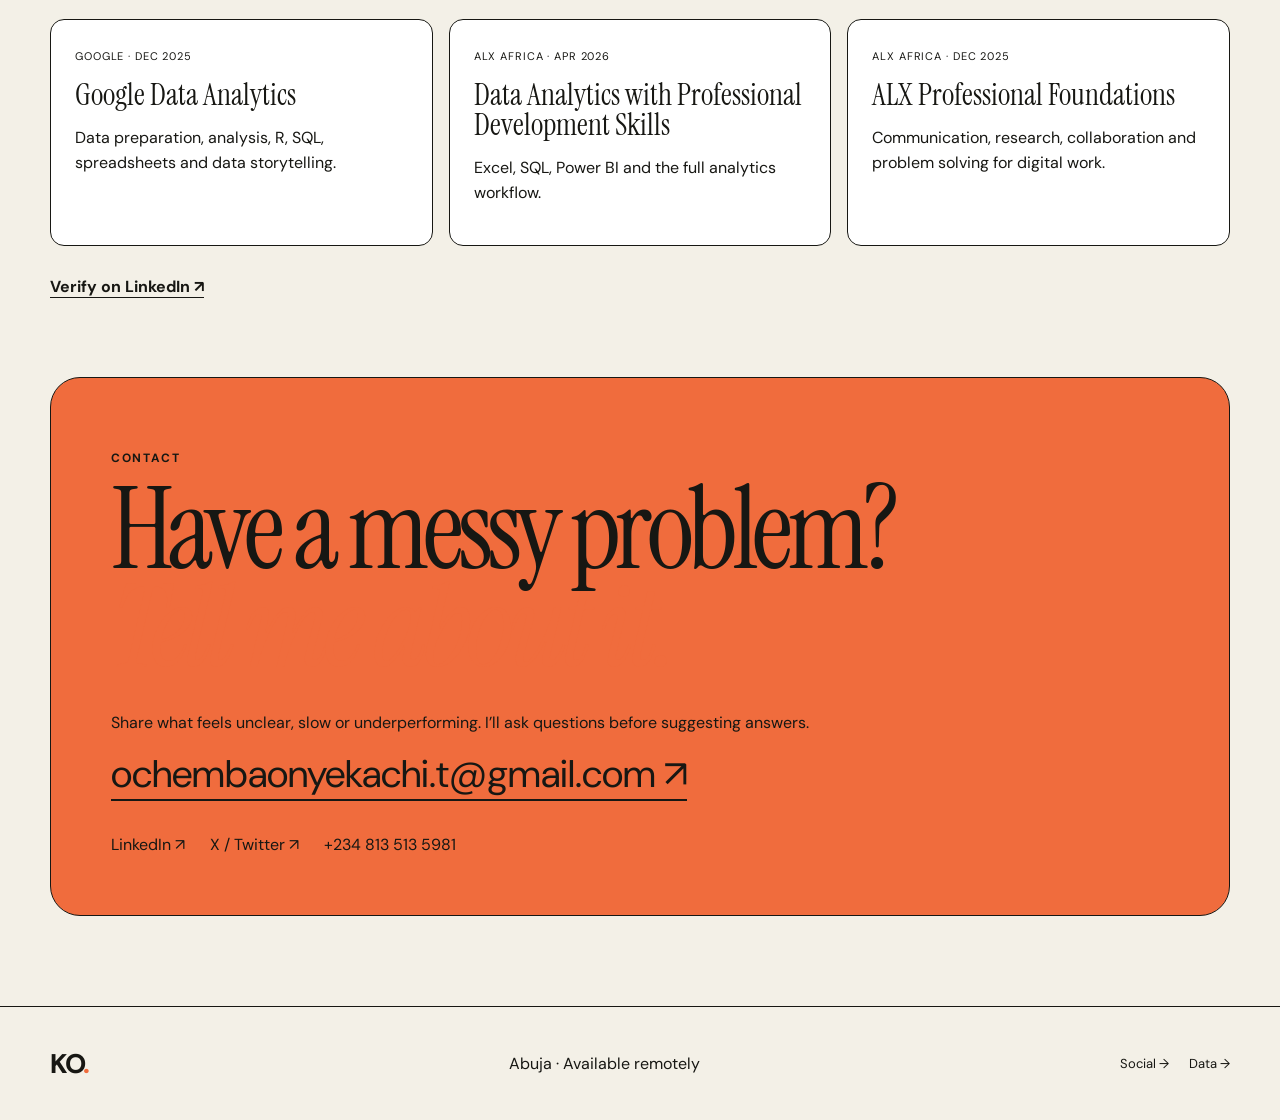
==== commit 1c11fcd5: "Fix missing icons and portfolio interaction bugs" ====
--- a/about.html
+++ b/about.html
@@ -1,7 +1,6 @@
-<!doctype html><html lang="en"><head><meta charset="utf-8"><meta name="viewport" content="width=device-width,initial-scale=1"><title>About & Contact | Kachi Ochemba</title><link rel="icon" href="assets/favicon.svg" type="image/svg+xml"><link rel="stylesheet" href="styles.css"></head><body><header class="site-header"><a class="mark" href="index.html">KO<span>.</span></a><button class="menu">Menu</button><nav><a href="index.html">Home</a><a href="socials.html">Social</a><a href="data.html">Data</a><a class="active" href="about.html">About</a></nav></header><main>
+<!doctype html><html lang="en"><head><meta charset="utf-8"><meta name="viewport" content="width=device-width,initial-scale=1"><title>About & Contact | Kachi Ochemba</title><link rel="icon" href="assets/favicon.svg" type="image/svg+xml"><link rel="stylesheet" href="styles.css"></head><body><header class="site-header"><a class="mark" href="index.html">KO<span>.</span></a><button class="menu" type="button" aria-expanded="false" aria-label="Open navigation">Menu</button><nav><a href="index.html">Home</a><a href="socials.html">Social</a><a href="data.html">Data</a><a class="active" href="about.html">About</a></nav></header><main>
 <section class="about-hero wrap reveal"><div><p class="eyebrow">Hello, I’m Kachi</p><h1>Storyteller.<br>Systems thinker.<br><em>Still curious.</em></h1><p>I’m a creative and analytical professional based in Abuja. My engineering background helps me understand how systems work. Social media taught me to pay attention to people. Data gave me a way to test what I thought I knew.</p></div><figure class="portrait-frame"><img src="assets/imported/kachi-portrait.jpg" alt="Kachi Ochemba smiling in a red traditional outfit"><figcaption>Kachi Ochemba</figcaption></figure></section>
 <section class="about-body wrap reveal"><div><p class="eyebrow">What I do now</p><h2>I work between the creative brief and the spreadsheet.</h2></div><div><p>As Executive Assistant at Kiwi Consulting Group, I prepare operational reports, verify research and organise the systems leadership relies on. Before that role, I managed the company’s social presence.</p><p>I also built its weekly content and competitor research workflow. The system reduced a process that took more than 10 hours to about 30 minutes.</p><p>I’m completing an M.IT. in Information Management Systems. My research project connects assessment intake, workflow automation, MySQL and Power BI.</p></div></section>
 
 <section class="credentials wrap reveal"><p class="eyebrow">Relevant credentials</p><div class="credential-grid"><article><span>Google · Dec 2025</span><h3>Google Data Analytics</h3><p>Data preparation, analysis, R, SQL, spreadsheets and data storytelling.</p></article><article><span>ALX Africa · Apr 2026</span><h3>Data Analytics with Professional Development Skills</h3><p>Excel, SQL, Power BI and the full analytics workflow.</p></article><article><span>ALX Africa · Dec 2025</span><h3>ALX Professional Foundations</h3><p>Communication, research, collaboration and problem solving for digital work.</p></article></div><a class="text-link" href="https://www.linkedin.com/in/onyekachi-ochemba" target="_blank" rel="noreferrer">Verify on LinkedIn ↗</a></section>
 <section id="contact" class="contact wrap reveal"><p class="eyebrow">Contact</p><h2>Have a messy problem?<br><em>Tell me about it.</em></h2><p>Share what feels unclear, slow or underperforming. I’ll ask questions before suggesting answers.</p><a class="email-link" href="mailto:ochembaonyekachi.t@gmail.com">ochembaonyekachi.t@gmail.com ↗</a><div class="contact-links"><a href="https://www.linkedin.com/in/onyekachi-ochemba">LinkedIn ↗</a><a href="https://x.com/kachi_csv">X / Twitter ↗</a><a href="tel:+2348135135981">+234 813 513 5981</a></div></section></main><footer><a class="mark" href="index.html">KO<span>.</span></a><p>Abuja · Available remotely</p><div><a href="socials.html">Social →</a><a href="data.html">Data →</a></div></footer><script src="script.js"></script></body></html>
-
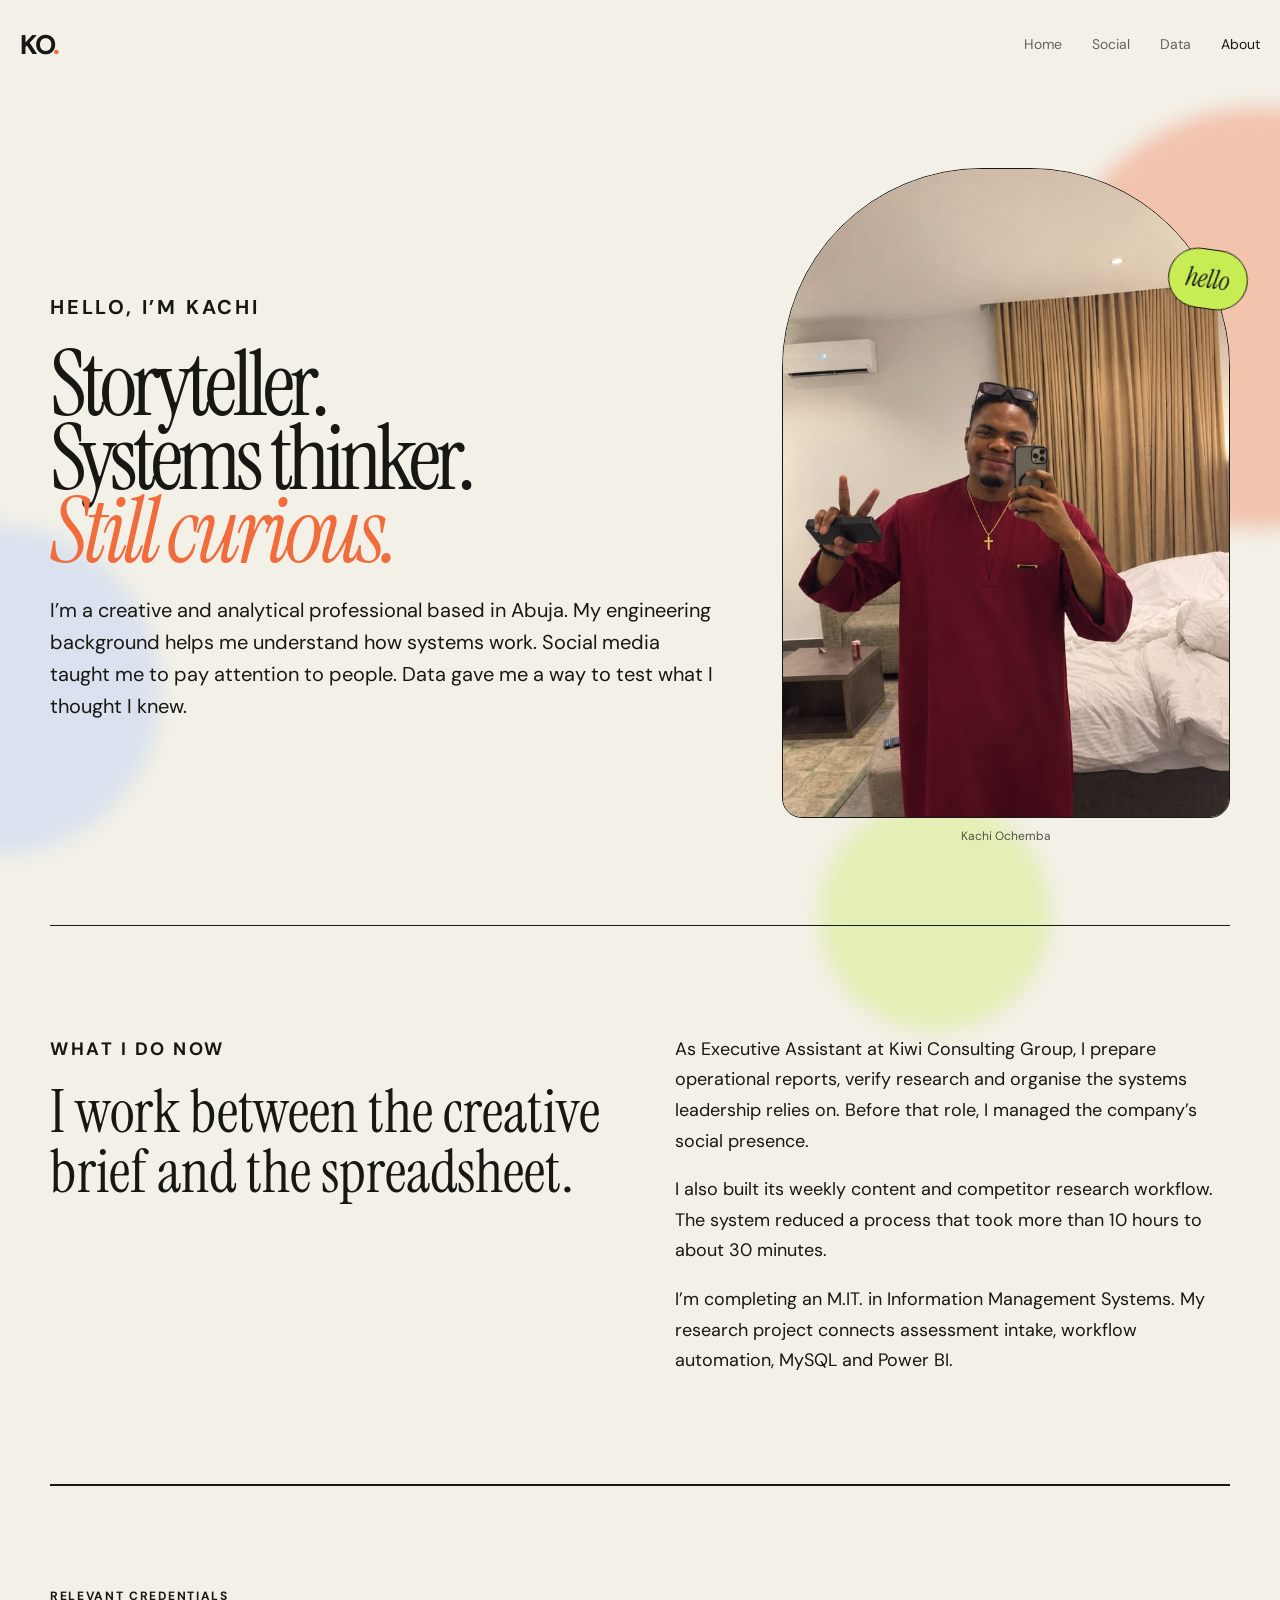
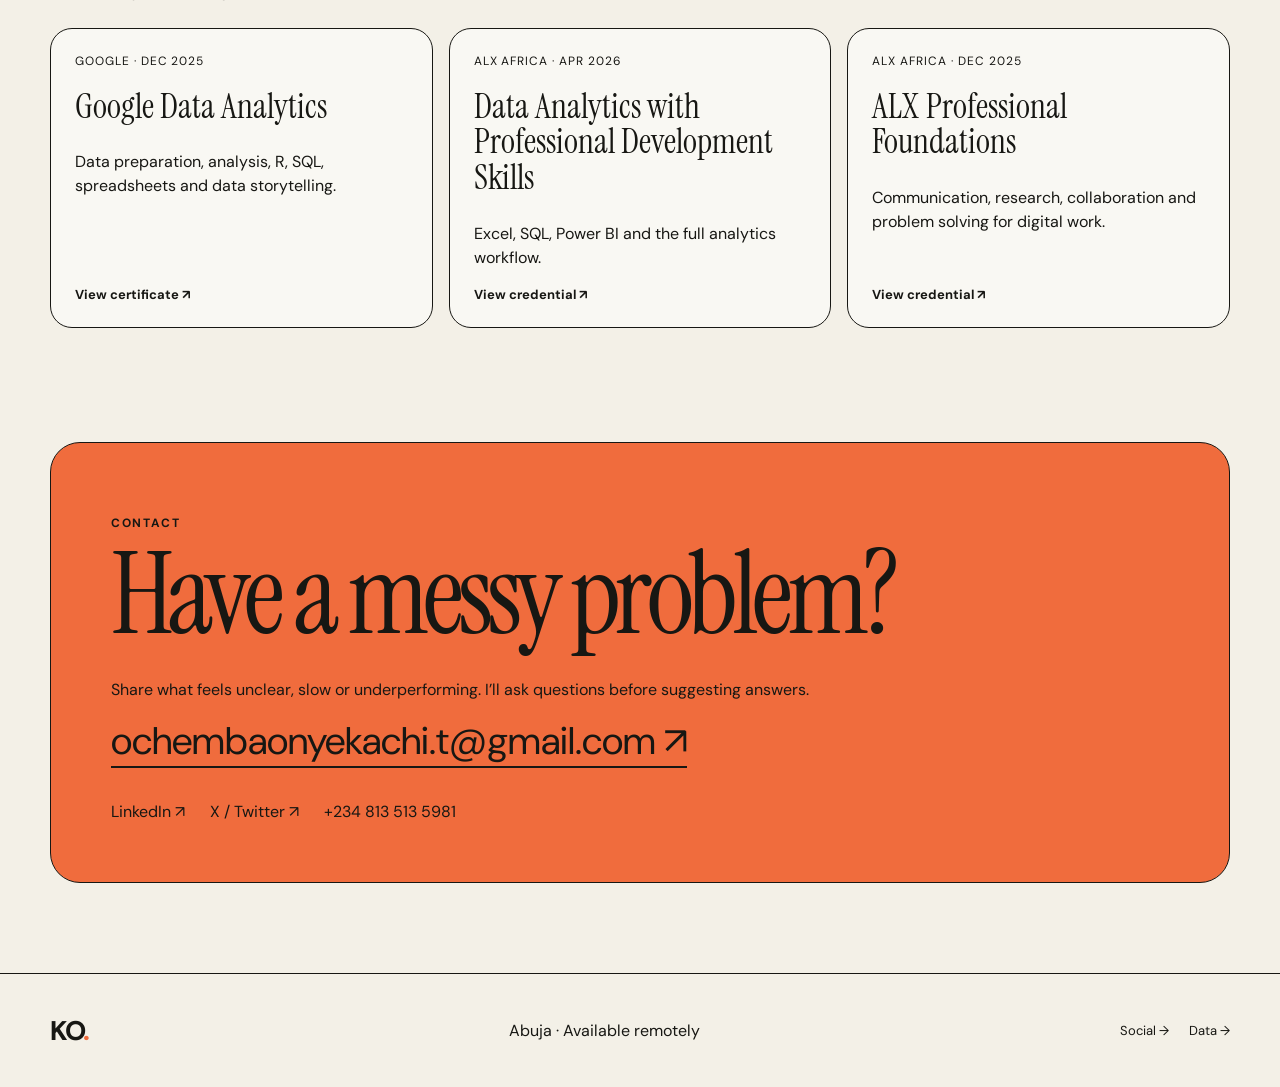
==== commit 77ba90f9: "Update About credentials and restore mail contact" ====
--- a/about.html
+++ b/about.html
@@ -2,5 +2,6 @@
 <section class="about-hero wrap reveal"><div><p class="eyebrow">Hello, I’m Kachi</p><h1>Storyteller.<br>Systems thinker.<br><em>Still curious.</em></h1><p>I’m a creative and analytical professional based in Abuja. My engineering background helps me understand how systems work. Social media taught me to pay attention to people. Data gave me a way to test what I thought I knew.</p></div><figure class="portrait-frame"><img src="assets/imported/kachi-portrait.jpg" alt="Kachi Ochemba smiling in a red traditional outfit"><figcaption>Kachi Ochemba</figcaption></figure></section>
 <section class="about-body wrap reveal"><div><p class="eyebrow">What I do now</p><h2>I work between the creative brief and the spreadsheet.</h2></div><div><p>As Executive Assistant at Kiwi Consulting Group, I prepare operational reports, verify research and organise the systems leadership relies on. Before that role, I managed the company’s social presence.</p><p>I also built its weekly content and competitor research workflow. The system reduced a process that took more than 10 hours to about 30 minutes.</p><p>I’m completing an M.IT. in Information Management Systems. My research project connects assessment intake, workflow automation, MySQL and Power BI.</p></div></section>
 
-<section class="credentials wrap reveal"><p class="eyebrow">Relevant credentials</p><div class="credential-grid"><article><span>Google · Dec 2025</span><h3>Google Data Analytics</h3><p>Data preparation, analysis, R, SQL, spreadsheets and data storytelling.</p></article><article><span>ALX Africa · Apr 2026</span><h3>Data Analytics with Professional Development Skills</h3><p>Excel, SQL, Power BI and the full analytics workflow.</p></article><article><span>ALX Africa · Dec 2025</span><h3>ALX Professional Foundations</h3><p>Communication, research, collaboration and problem solving for digital work.</p></article></div><a class="text-link" href="https://www.linkedin.com/in/onyekachi-ochemba" target="_blank" rel="noreferrer">Verify on LinkedIn ↗</a></section>
-<section id="contact" class="contact wrap reveal"><p class="eyebrow">Contact</p><h2>Have a messy problem?<br><em>Tell me about it.</em></h2><p>Share what feels unclear, slow or underperforming. I’ll ask questions before suggesting answers.</p><a class="email-link" href="mailto:ochembaonyekachi.t@gmail.com">ochembaonyekachi.t@gmail.com ↗</a><div class="contact-links"><a href="https://www.linkedin.com/in/onyekachi-ochemba">LinkedIn ↗</a><a href="https://x.com/kachi_csv">X / Twitter ↗</a><a href="tel:+2348135135981">+234 813 513 5981</a></div></section></main><footer><a class="mark" href="index.html">KO<span>.</span></a><p>Abuja · Available remotely</p><div><a href="socials.html">Social →</a><a href="data.html">Data →</a></div></footer><script src="script.js"></script></body></html>
+<section class="credentials wrap reveal"><p class="eyebrow">Relevant credentials</p><div class="credential-grid"><a class="credential-card" href="https://www.coursera.org/account/accomplishments/professional-cert/IUV2LYQONEP7" target="_blank" rel="noreferrer"><span>Google · Dec 2025</span><h3>Google Data Analytics</h3><p>Data preparation, analysis, R, SQL, spreadsheets and data storytelling.</p><b>View certificate ↗</b></a><a class="credential-card" href="https://www.linkedin.com/in/onyekachi-ochemba/details/certifications/" target="_blank" rel="noreferrer"><span>ALX Africa · Apr 2026</span><h3>Data Analytics with Professional Development Skills</h3><p>Excel, SQL, Power BI and the full analytics workflow.</p><b>View credential ↗</b></a><a class="credential-card" href="https://www.linkedin.com/in/onyekachi-ochemba/details/certifications/" target="_blank" rel="noreferrer"><span>ALX Africa · Dec 2025</span><h3>ALX Professional Foundations</h3><p>Communication, research, collaboration and problem solving for digital work.</p><b>View credential ↗</b></a></div></section>
+<section id="contact" class="contact wrap reveal"><p class="eyebrow">Contact</p><h2>Have a messy problem?</h2><p>Share what feels unclear, slow or underperforming. I’ll ask questions before suggesting answers.</p><a class="email-link" href="mailto:ochembaonyekachi.t@gmail.com">ochembaonyekachi.t@gmail.com ↗</a><div class="contact-links"><a href="https://www.linkedin.com/in/onyekachi-ochemba">LinkedIn ↗</a><a href="https://x.com/kachi_csv">X / Twitter ↗</a><a href="tel:+2348135135981">+234 813 513 5981</a></div></section></main><footer><a class="mark" href="index.html">KO<span>.</span></a><p>Abuja · Available remotely</p><div><a href="socials.html">Social →</a><a href="data.html">Data →</a></div></footer><script src="script.js"></script></body></html>
+
--- a/styles.css
+++ b/styles.css
@@ -5,4 +5,5 @@
 .project-grid{display:grid;grid-template-columns:1fr 1fr;gap:24px;padding-bottom:110px}.project-card{border:1px solid;border-radius:25px;overflow:hidden;background:#fff;transition:.35s}.hero-project{grid-column:1/-1;display:grid;grid-template-columns:1.2fr .8fr}.project-image{background:#dde7ee;padding:18px;display:flex;align-items:center}.project-image img{width:100%;aspect-ratio:16/10;object-fit:contain}.project-copy{padding:30px}.project-copy>span{font-size:11px;letter-spacing:.12em}.project-copy h2{font:400 40px/1 var(--serif);margin:16px 0}.project-copy p{line-height:1.55}.project-copy b{font-size:13px}.project-detail-hero{padding:85px 0 45px}.project-detail-hero h1{font:400 clamp(60px,9vw,125px)/.85 var(--serif);letter-spacing:-.05em;margin:20px 0}.project-meta{display:flex;flex-wrap:wrap;gap:8px}.project-meta span{border:1px solid;border-radius:99px;padding:7px 11px;font-size:11px}.project-gallery{display:grid;grid-template-columns:repeat(2,1fr);gap:18px}.project-gallery img{width:100%;border:1px solid;border-radius:20px}.project-narrative{display:grid;grid-template-columns:repeat(2,1fr);gap:40px;padding:80px 0}.project-narrative h2{font:400 50px var(--serif);margin:0}.project-narrative h3{font-size:13px;letter-spacing:.12em;text-transform:uppercase;margin-top:30px}.project-narrative p{font-size:18px;line-height:1.65}.resource-links{display:flex;gap:12px;flex-wrap:wrap}.resource-links a{border:1px solid;border-radius:99px;padding:12px 17px;font-weight:700}
 .about-hero{display:grid;grid-template-columns:1.2fr .8fr;gap:60px;align-items:center;padding:80px 0}.about-hero h1{font-size:clamp(58px,7vw,105px)}.about-hero p{font-size:20px;line-height:1.6}.about-hero figure{margin:0}.about-hero img{width:100%;max-height:650px;object-fit:cover;border-radius:200px 200px 20px 20px;border:1px solid}.about-hero figcaption{text-align:center;font-size:12px;margin-top:10px}.about-body{display:grid;grid-template-columns:1fr 1fr;gap:70px;border-block:1px solid;padding:90px 0}.about-body h2{font:400 60px/1 var(--serif);margin:12px 0}.about-body p{font-size:18px;line-height:1.7}.tool-belt{padding:80px 0}.tool-belt div{display:flex;flex-wrap:wrap;gap:10px;margin-top:25px}.tool-belt span{font:30px var(--serif);border:1px solid;border-radius:99px;padding:10px 19px}.contact{background:var(--orange);border:1px solid;border-radius:30px;padding:60px;margin-bottom:90px}.email-link{font-size:clamp(20px,3vw,42px);border-bottom:2px solid}.contact-links{display:flex;gap:25px;margin-top:35px}footer{border-top:1px solid;padding:30px max(20px,calc((100vw - 1180px)/2));display:flex;justify-content:space-between;align-items:center}footer div{display:flex;gap:20px;font-size:13px}
 .reveal{opacity:0;transform:translateY(28px);transition:opacity .8s,transform .8s}.reveal.visible{opacity:1;transform:none}@media(max-width:780px){.site-header{height:70px}.menu{display:block}nav{display:none;position:absolute;top:65px;left:0;right:0;background:var(--paper);border:1px solid;padding:20px;border-radius:18px;flex-direction:column;align-items:flex-start}nav.open{display:flex}.hero{min-height:85vh}.hero h1{font-size:70px}.choice-grid,.feature-grid,.project-grid,.about-hero,.about-body,.project-narrative{grid-template-columns:1fr}.choice-card{min-height:400px}.feature-wide,.hero-project{grid-column:auto;display:block}.metric-art{padding-top:55px}.social-proof{grid-template-columns:1fr}.social-proof div{border-right:0;border-bottom:1px solid}.social-case{grid-template-columns:35px 1fr}.case-visual,.case-video{grid-column:2}.social-case.reverse .case-story,.social-case.reverse .case-visual,.social-case.reverse .case-video{order:initial}.video-row{grid-template-columns:1fr 1fr 1fr;overflow:auto}.video-row video{min-width:240px}.story-grid{grid-template-columns:1fr}.process li{grid-template-columns:45px 100px 1fr}.project-gallery{grid-template-columns:1fr}.about-hero figure{width:80%;margin:auto}.contact{padding:35px 22px}.contact-links,footer{flex-direction:column;align-items:flex-start}.section-head{align-items:flex-start;flex-direction:column}}@media(prefers-reduced-motion:reduce){*{scroll-behavior:auto!important;animation:none!important;transition:none!important}.reveal{opacity:1;transform:none}}
+.credentials{padding:90px 0}.credential-grid{display:grid;grid-template-columns:repeat(3,1fr);gap:16px;margin:24px 0}.credential-card{border:1px solid;border-radius:22px;padding:24px;background:rgba(255,255,255,.52);display:flex;min-height:260px;flex-direction:column;transition:transform .3s ease,box-shadow .3s ease}.credential-card:hover,.credential-card:focus-visible{transform:translateY(-5px) rotate(-.35deg);box-shadow:7px 8px 0 var(--ink)}.credential-card span{font-size:12px;letter-spacing:.08em;text-transform:uppercase}.credential-card h3{font:400 34px/1.05 var(--serif);margin:20px 0 10px}.credential-card p{line-height:1.5}.credential-card b{margin-top:auto;font-size:13px}@media(max-width:780px){.credential-grid{grid-template-columns:1fr}.credential-card{min-height:220px}}
 
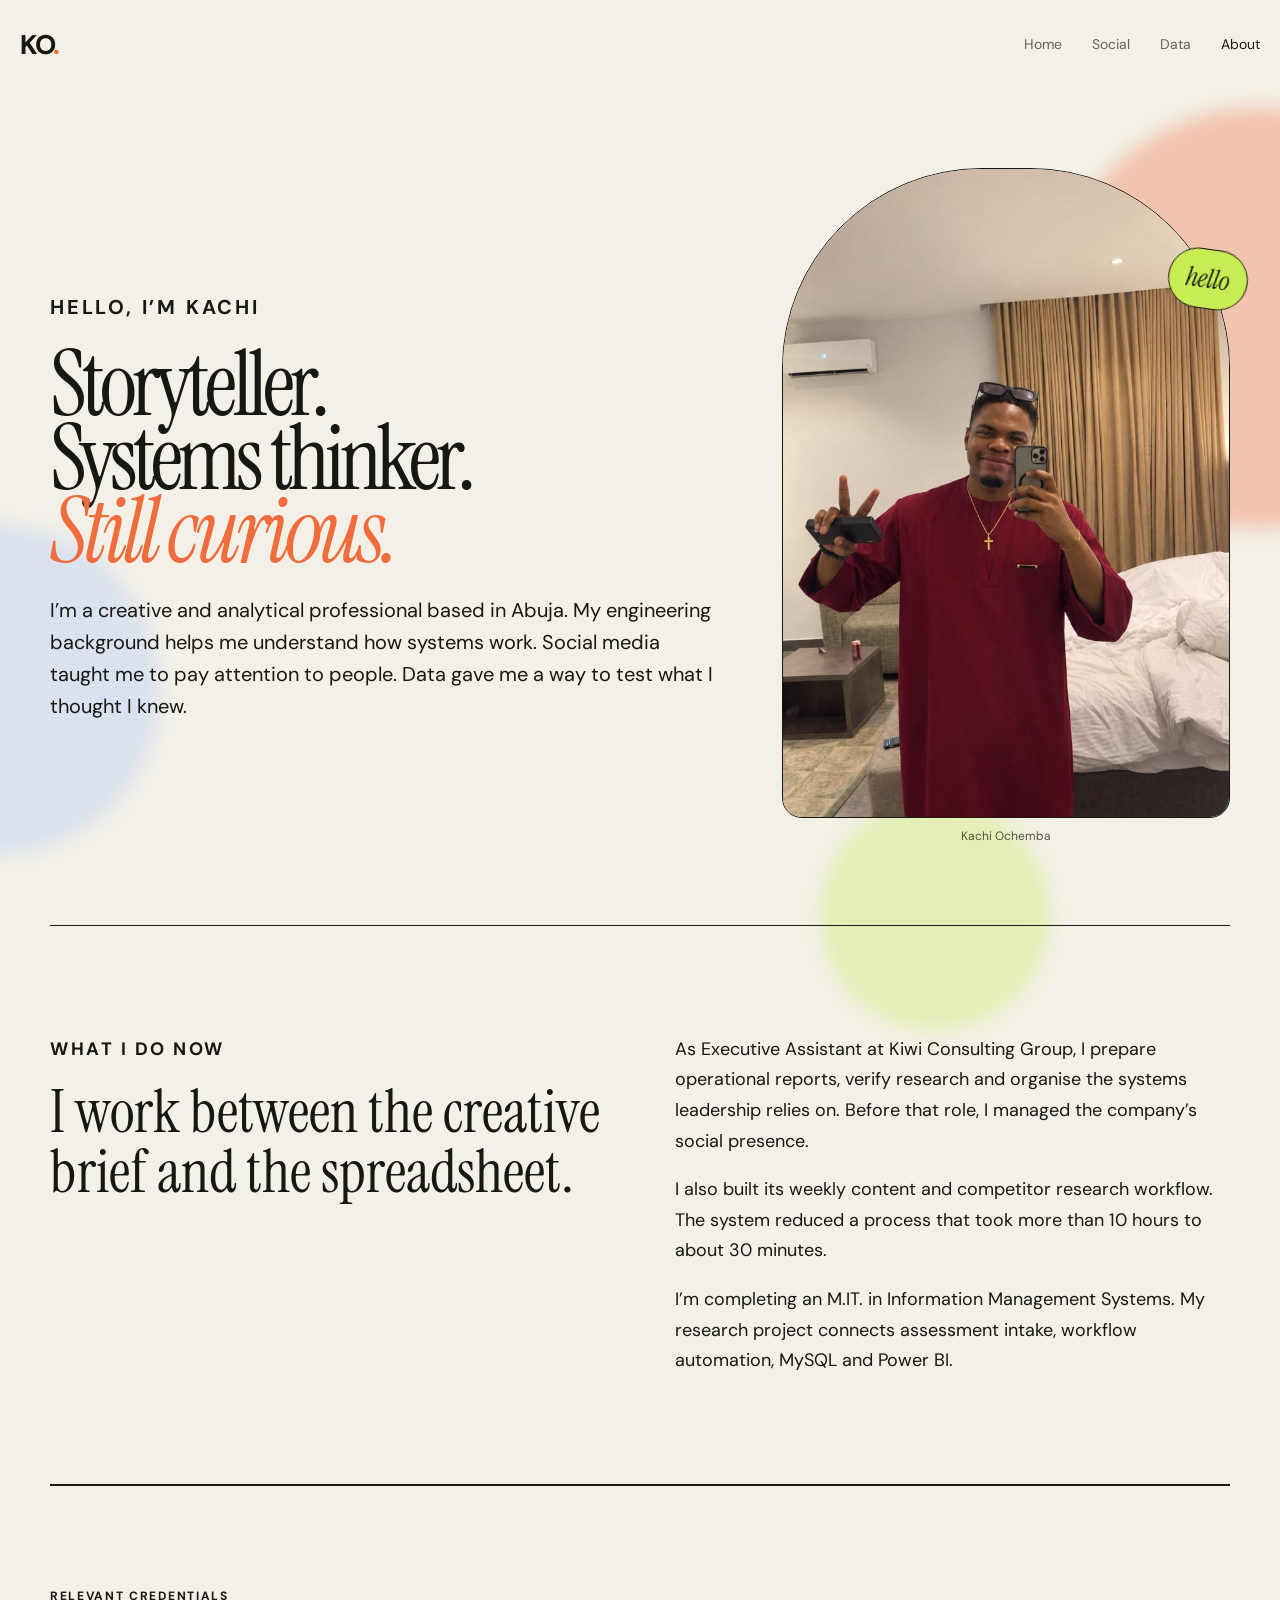
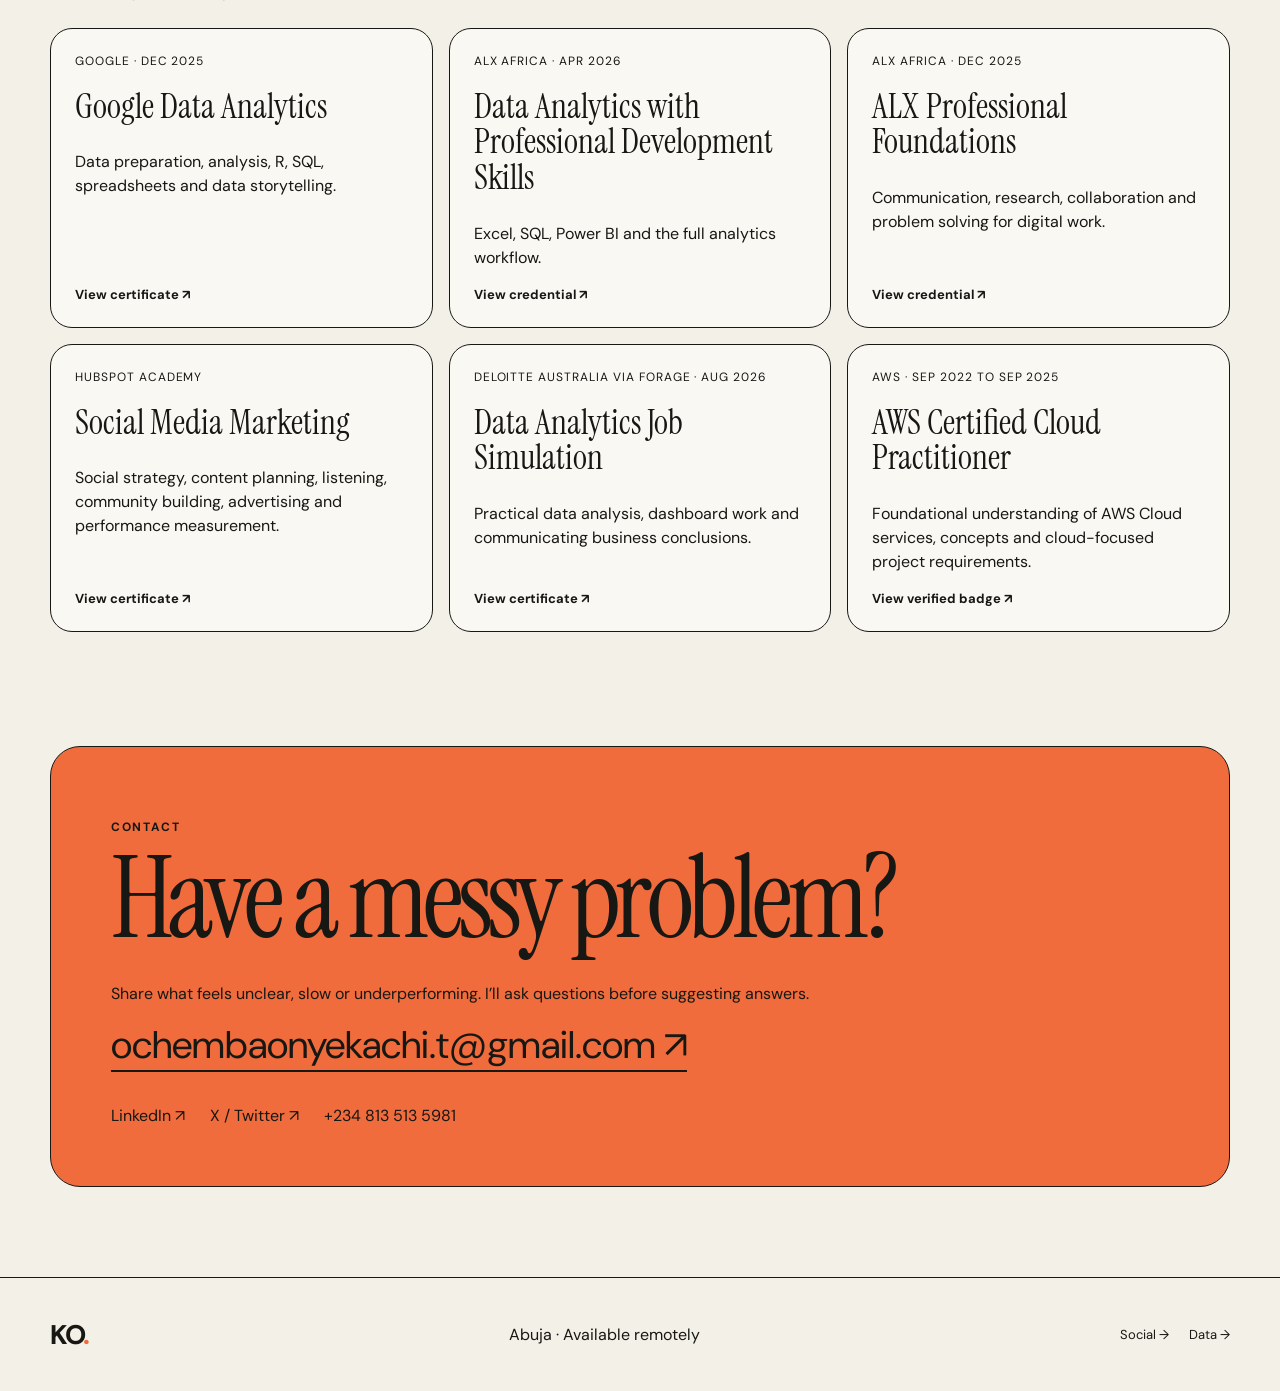
==== commit 96fc6b73: "Add HubSpot, Deloitte and AWS credentials" ====
--- a/about.html
+++ b/about.html
@@ -2,6 +2,6 @@
 <section class="about-hero wrap reveal"><div><p class="eyebrow">Hello, I’m Kachi</p><h1>Storyteller.<br>Systems thinker.<br><em>Still curious.</em></h1><p>I’m a creative and analytical professional based in Abuja. My engineering background helps me understand how systems work. Social media taught me to pay attention to people. Data gave me a way to test what I thought I knew.</p></div><figure class="portrait-frame"><img src="assets/imported/kachi-portrait.jpg" alt="Kachi Ochemba smiling in a red traditional outfit"><figcaption>Kachi Ochemba</figcaption></figure></section>
 <section class="about-body wrap reveal"><div><p class="eyebrow">What I do now</p><h2>I work between the creative brief and the spreadsheet.</h2></div><div><p>As Executive Assistant at Kiwi Consulting Group, I prepare operational reports, verify research and organise the systems leadership relies on. Before that role, I managed the company’s social presence.</p><p>I also built its weekly content and competitor research workflow. The system reduced a process that took more than 10 hours to about 30 minutes.</p><p>I’m completing an M.IT. in Information Management Systems. My research project connects assessment intake, workflow automation, MySQL and Power BI.</p></div></section>
 
-<section class="credentials wrap reveal"><p class="eyebrow">Relevant credentials</p><div class="credential-grid"><a class="credential-card" href="https://www.coursera.org/account/accomplishments/professional-cert/IUV2LYQONEP7" target="_blank" rel="noreferrer"><span>Google · Dec 2025</span><h3>Google Data Analytics</h3><p>Data preparation, analysis, R, SQL, spreadsheets and data storytelling.</p><b>View certificate ↗</b></a><a class="credential-card" href="https://www.linkedin.com/in/onyekachi-ochemba/details/certifications/" target="_blank" rel="noreferrer"><span>ALX Africa · Apr 2026</span><h3>Data Analytics with Professional Development Skills</h3><p>Excel, SQL, Power BI and the full analytics workflow.</p><b>View credential ↗</b></a><a class="credential-card" href="https://www.linkedin.com/in/onyekachi-ochemba/details/certifications/" target="_blank" rel="noreferrer"><span>ALX Africa · Dec 2025</span><h3>ALX Professional Foundations</h3><p>Communication, research, collaboration and problem solving for digital work.</p><b>View credential ↗</b></a></div></section>
+<section class="credentials wrap reveal"><p class="eyebrow">Relevant credentials</p><div class="credential-grid"><a class="credential-card" href="https://www.coursera.org/account/accomplishments/professional-cert/IUV2LYQONEP7" target="_blank" rel="noreferrer"><span>Google · Dec 2025</span><h3>Google Data Analytics</h3><p>Data preparation, analysis, R, SQL, spreadsheets and data storytelling.</p><b>View certificate ↗</b></a><a class="credential-card" href="https://www.linkedin.com/in/onyekachi-ochemba/details/certifications/" target="_blank" rel="noreferrer"><span>ALX Africa · Apr 2026</span><h3>Data Analytics with Professional Development Skills</h3><p>Excel, SQL, Power BI and the full analytics workflow.</p><b>View credential ↗</b></a><a class="credential-card" href="https://www.linkedin.com/in/onyekachi-ochemba/details/certifications/" target="_blank" rel="noreferrer"><span>ALX Africa · Dec 2025</span><h3>ALX Professional Foundations</h3><p>Communication, research, collaboration and problem solving for digital work.</p><b>View credential ↗</b></a><a class="credential-card" href="https://app-eu1.hubspot.com/academy/achievements/6lsgv8jb/en/1/kachi-ochemba/social-media-marketing" target="_blank" rel="noreferrer"><span>HubSpot Academy</span><h3>Social Media Marketing</h3><p>Social strategy, content planning, listening, community building, advertising and performance measurement.</p><b>View certificate ↗</b></a><a class="credential-card" href="https://www.theforage.com/completion-certificates/9PBTqmSxAf6zZTseP/io9DzWKe3PTsiS6GG_9PBTqmSxAf6zZTseP_pKA3pmaFmXoKxJQJu_1787134753921_completion_certificate.pdf" target="_blank" rel="noreferrer"><span>Deloitte Australia via Forage · Aug 2026</span><h3>Data Analytics Job Simulation</h3><p>Practical data analysis, dashboard work and communicating business conclusions.</p><b>View certificate ↗</b></a><a class="credential-card" href="https://www.credly.com/badges/ab9298f5-20d5-4d3d-8ba2-5de4e067c511/linked_in_profile" target="_blank" rel="noreferrer"><span>AWS · Sep 2022 to Sep 2025</span><h3>AWS Certified Cloud Practitioner</h3><p>Foundational understanding of AWS Cloud services, concepts and cloud-focused project requirements.</p><b>View verified badge ↗</b></a></div></section>
 <section id="contact" class="contact wrap reveal"><p class="eyebrow">Contact</p><h2>Have a messy problem?</h2><p>Share what feels unclear, slow or underperforming. I’ll ask questions before suggesting answers.</p><a class="email-link" href="mailto:ochembaonyekachi.t@gmail.com">ochembaonyekachi.t@gmail.com ↗</a><div class="contact-links"><a href="https://www.linkedin.com/in/onyekachi-ochemba">LinkedIn ↗</a><a href="https://x.com/kachi_csv">X / Twitter ↗</a><a href="tel:+2348135135981">+234 813 513 5981</a></div></section></main><footer><a class="mark" href="index.html">KO<span>.</span></a><p>Abuja · Available remotely</p><div><a href="socials.html">Social →</a><a href="data.html">Data →</a></div></footer><script src="script.js"></script></body></html>
 
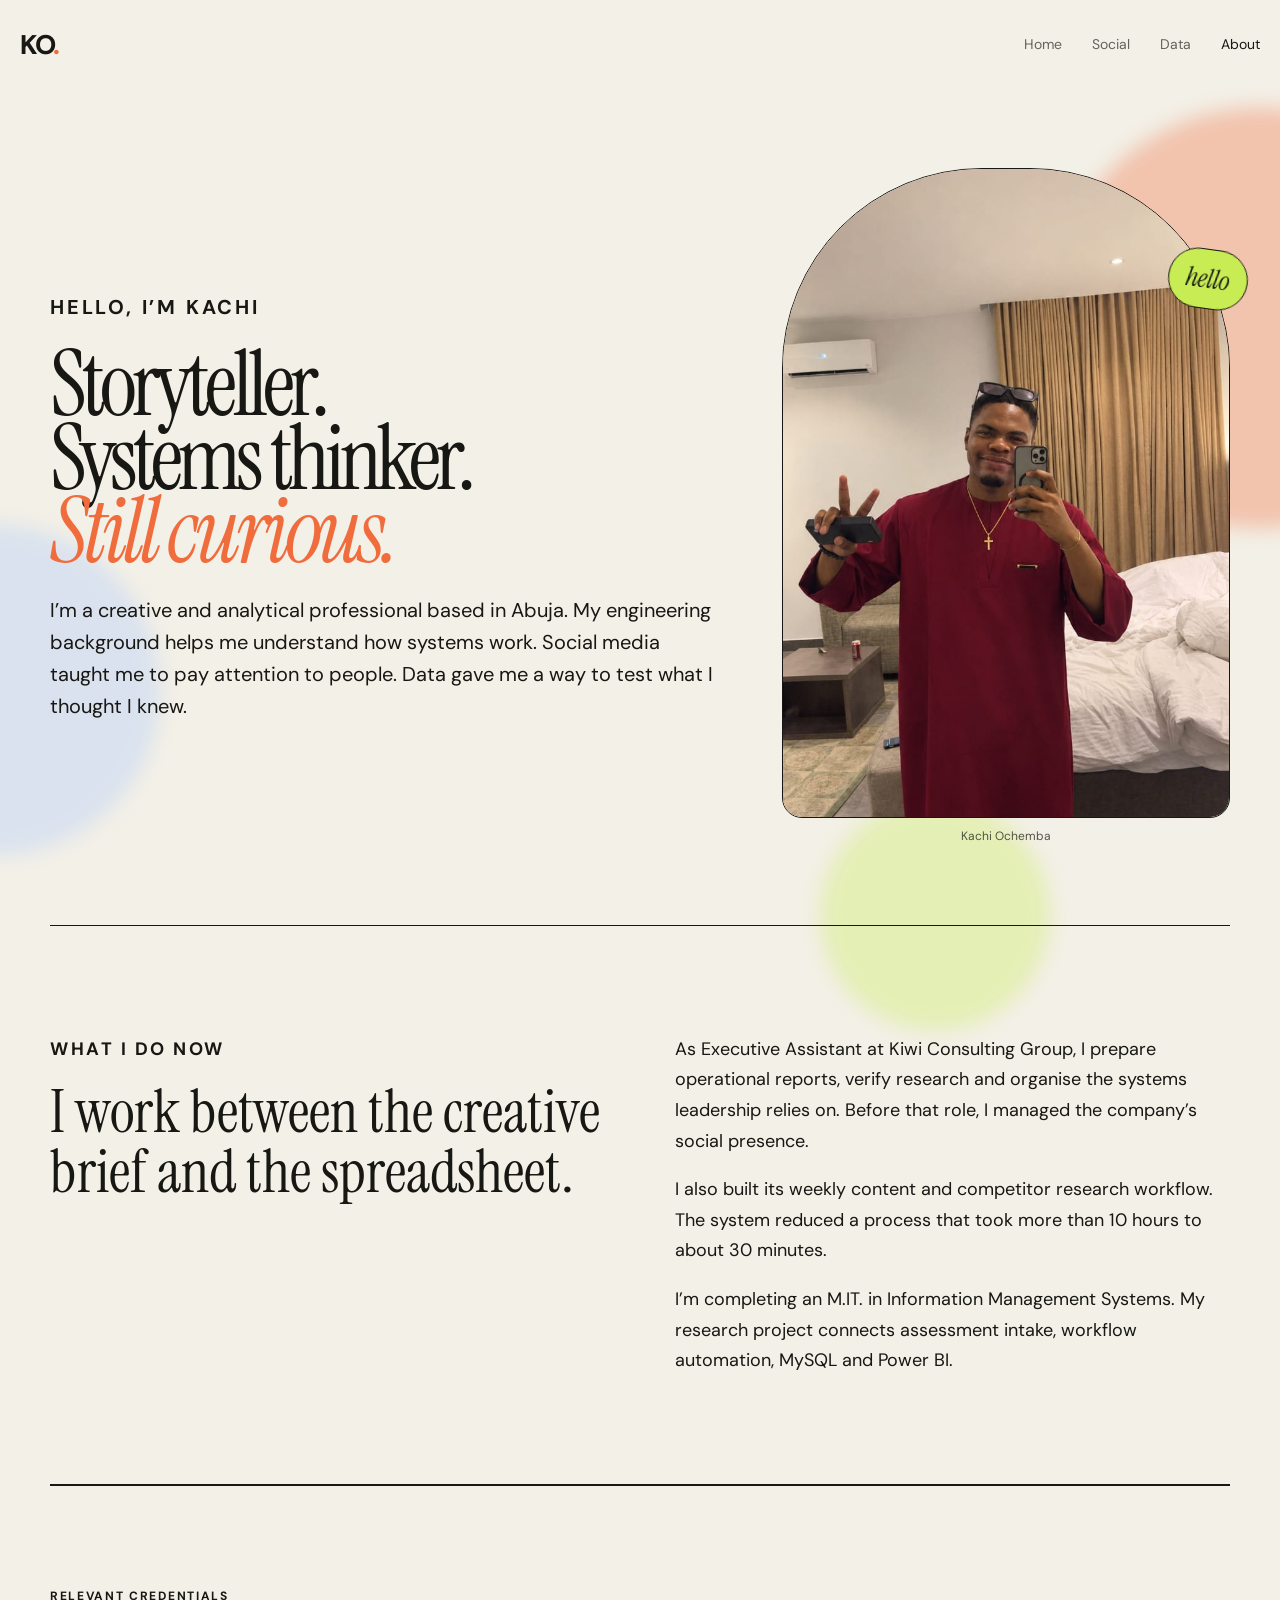
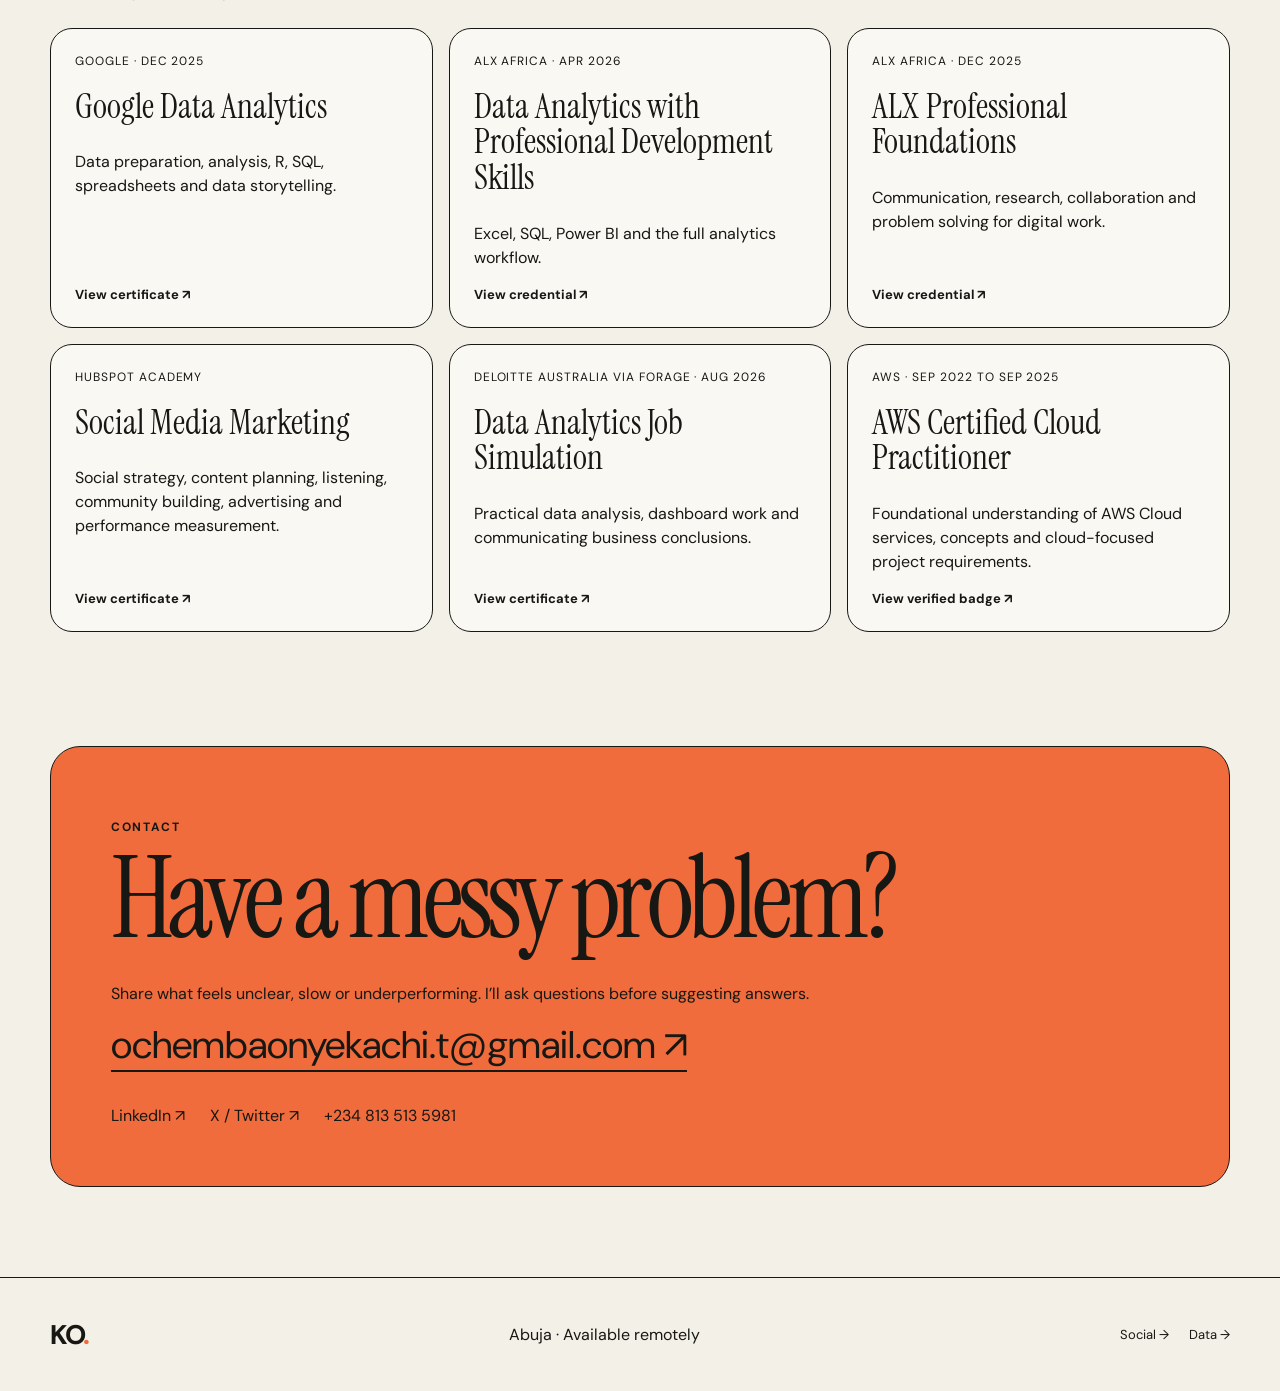
==== commit 0d3a1d3c: "Add homepage social sharing preview" ====
--- a/about.html
+++ b/about.html
@@ -1,4 +1,4 @@
-<!doctype html><html lang="en"><head><meta charset="utf-8"><meta name="viewport" content="width=device-width,initial-scale=1"><title>About & Contact | Kachi Ochemba</title><link rel="icon" href="assets/favicon.svg" type="image/svg+xml"><link rel="stylesheet" href="styles.css"></head><body><header class="site-header"><a class="mark" href="index.html">KO<span>.</span></a><button class="menu" type="button" aria-expanded="false" aria-label="Open navigation">Menu</button><nav><a href="index.html">Home</a><a href="socials.html">Social</a><a href="data.html">Data</a><a class="active" href="about.html">About</a></nav></header><main>
+<!doctype html><html lang="en"><head><meta charset="utf-8"><meta name="viewport" content="width=device-width,initial-scale=1"><title>About & Contact | Kachi Ochemba</title><link rel="icon" href="assets/favicon.svg" type="image/svg+xml"><link rel="stylesheet" href="styles.css"><meta property="og:type" content="website"><meta property="og:title" content="About Kachi Ochemba"><meta property="og:description" content="Meet Kachi Ochemba and explore the thinking, experience and credentials behind the work."><meta property="og:image" content="https://raw.githubusercontent.com/Kachiochemba/kachi-portfolio/main/assets/og-home.png"><meta property="og:image:width" content="1200"><meta property="og:image:height" content="630"><meta property="og:image:alt" content="Welcome to my portfolio in colourful keyboard-style letters"><meta name="twitter:card" content="summary_large_image"><meta name="twitter:title" content="About Kachi Ochemba"><meta name="twitter:description" content="Meet Kachi Ochemba and explore the thinking, experience and credentials behind the work."><meta name="twitter:image" content="https://raw.githubusercontent.com/Kachiochemba/kachi-portfolio/main/assets/og-home.png"></head><body><header class="site-header"><a class="mark" href="index.html">KO<span>.</span></a><button class="menu" type="button" aria-expanded="false" aria-label="Open navigation">Menu</button><nav><a href="index.html">Home</a><a href="socials.html">Social</a><a href="data.html">Data</a><a class="active" href="about.html">About</a></nav></header><main>
 <section class="about-hero wrap reveal"><div><p class="eyebrow">Hello, I’m Kachi</p><h1>Storyteller.<br>Systems thinker.<br><em>Still curious.</em></h1><p>I’m a creative and analytical professional based in Abuja. My engineering background helps me understand how systems work. Social media taught me to pay attention to people. Data gave me a way to test what I thought I knew.</p></div><figure class="portrait-frame"><img src="assets/imported/kachi-portrait.jpg" alt="Kachi Ochemba smiling in a red traditional outfit"><figcaption>Kachi Ochemba</figcaption></figure></section>
 <section class="about-body wrap reveal"><div><p class="eyebrow">What I do now</p><h2>I work between the creative brief and the spreadsheet.</h2></div><div><p>As Executive Assistant at Kiwi Consulting Group, I prepare operational reports, verify research and organise the systems leadership relies on. Before that role, I managed the company’s social presence.</p><p>I also built its weekly content and competitor research workflow. The system reduced a process that took more than 10 hours to about 30 minutes.</p><p>I’m completing an M.IT. in Information Management Systems. My research project connects assessment intake, workflow automation, MySQL and Power BI.</p></div></section>
 
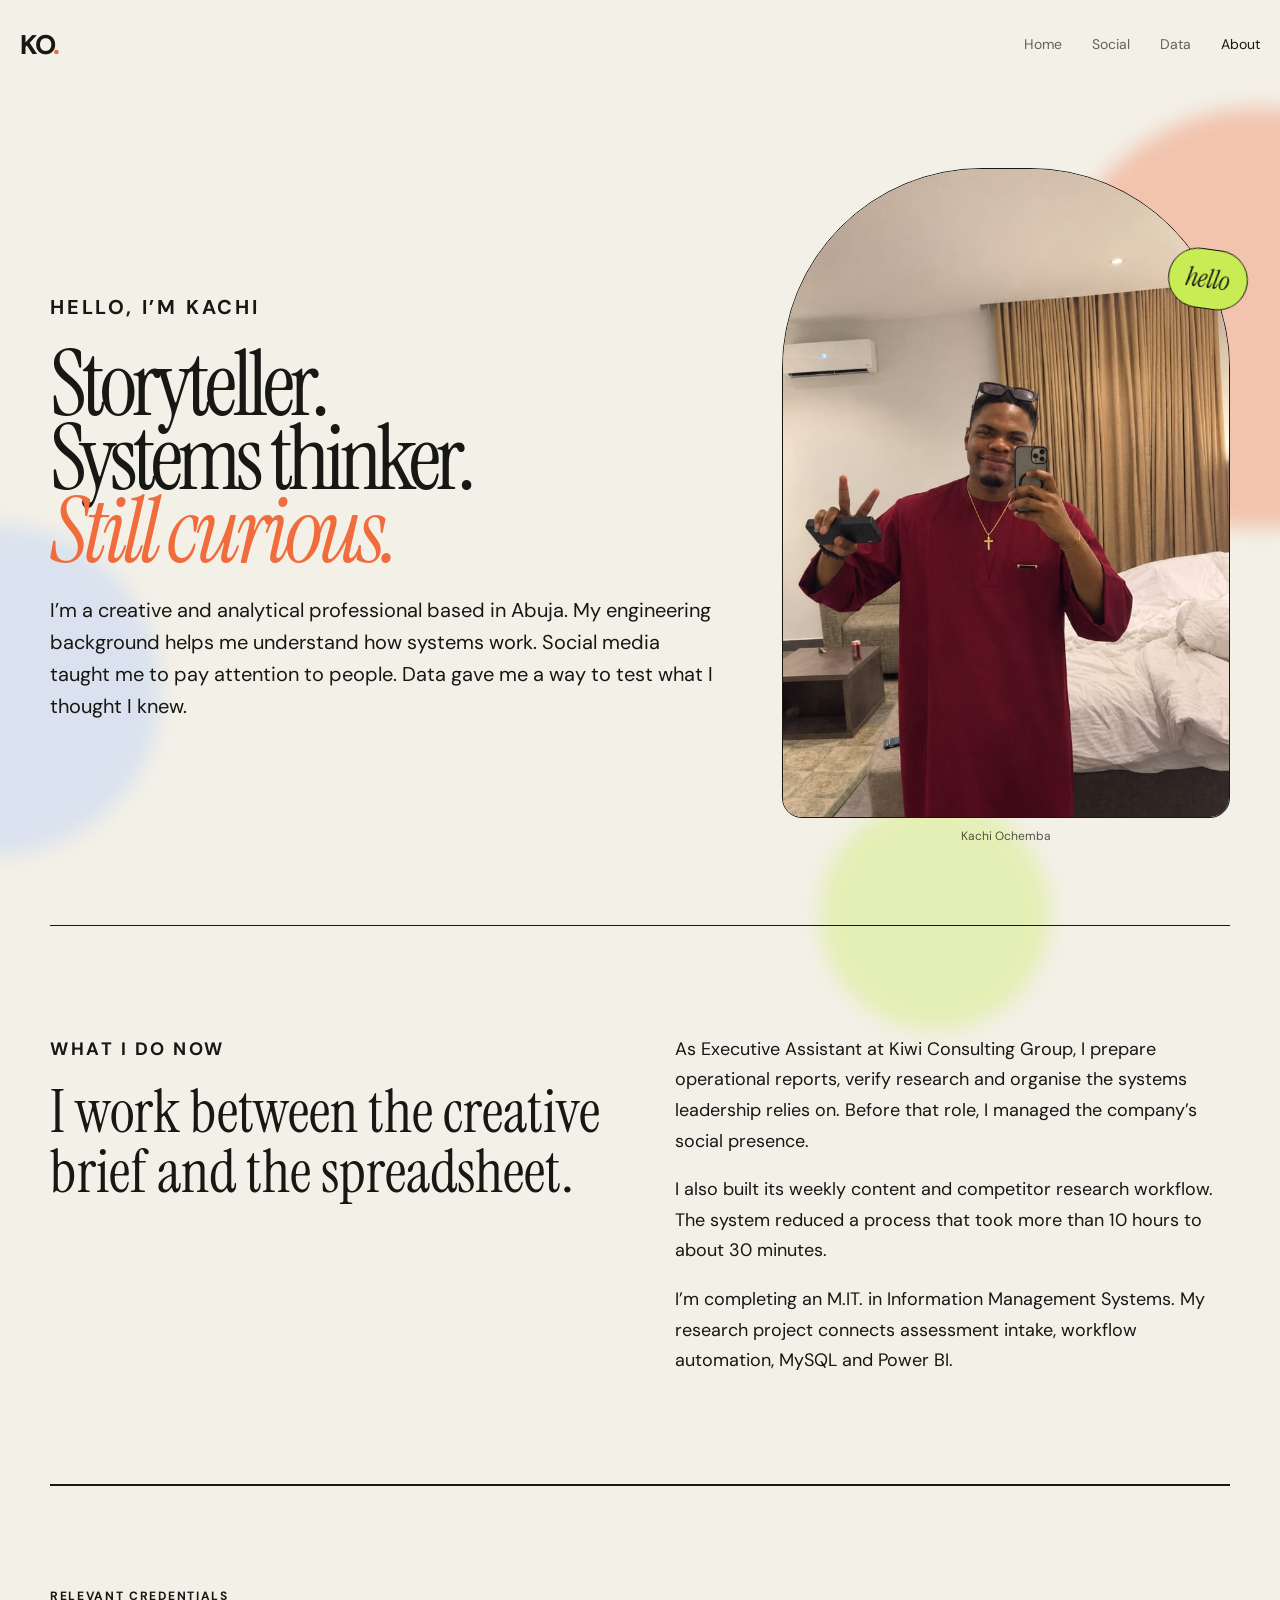
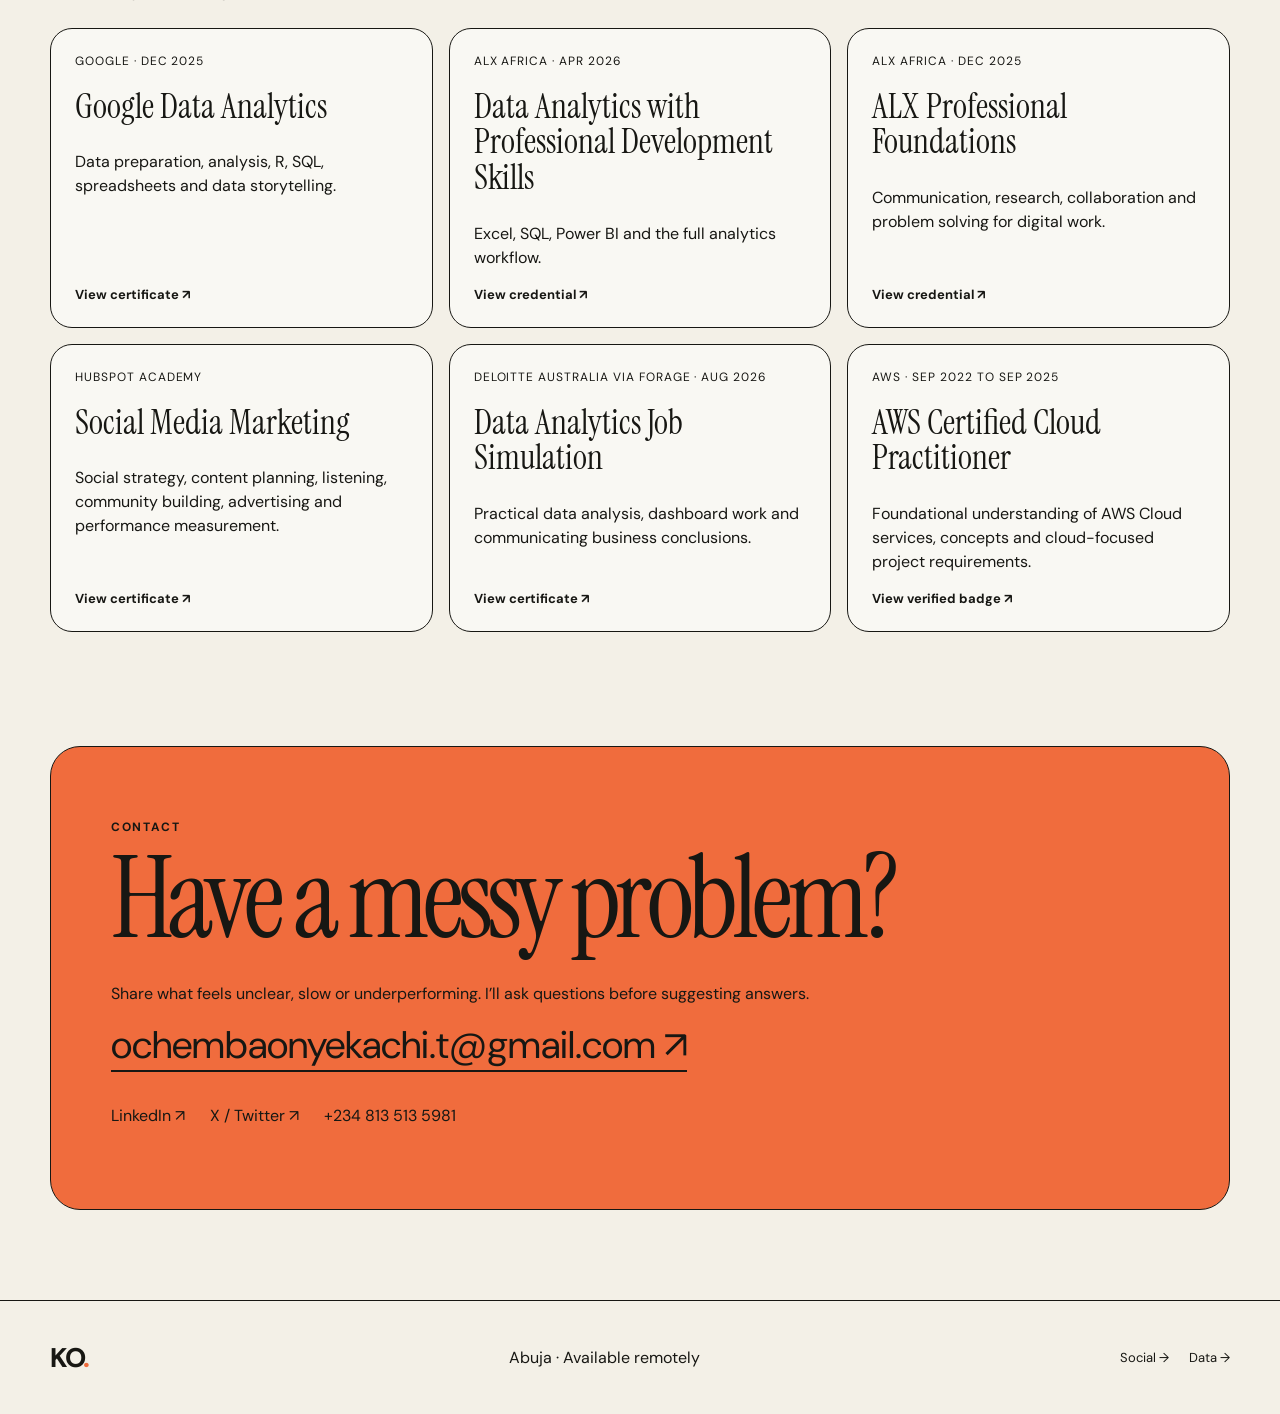
==== commit 00d8e484: "Fix mobile media scaling and portfolio keyboard" ====
--- a/about.html
+++ b/about.html
@@ -1,4 +1,4 @@
-<!doctype html><html lang="en"><head><meta charset="utf-8"><meta name="viewport" content="width=device-width,initial-scale=1"><title>About & Contact | Kachi Ochemba</title><link rel="icon" href="assets/favicon.svg" type="image/svg+xml"><link rel="stylesheet" href="styles.css"><meta property="og:type" content="website"><meta property="og:title" content="About Kachi Ochemba"><meta property="og:description" content="Meet Kachi Ochemba and explore the thinking, experience and credentials behind the work."><meta property="og:image" content="https://raw.githubusercontent.com/Kachiochemba/kachi-portfolio/main/assets/og-home.png"><meta property="og:image:width" content="1200"><meta property="og:image:height" content="630"><meta property="og:image:alt" content="Welcome to my portfolio in colourful keyboard-style letters"><meta name="twitter:card" content="summary_large_image"><meta name="twitter:title" content="About Kachi Ochemba"><meta name="twitter:description" content="Meet Kachi Ochemba and explore the thinking, experience and credentials behind the work."><meta name="twitter:image" content="https://raw.githubusercontent.com/Kachiochemba/kachi-portfolio/main/assets/og-home.png"></head><body><header class="site-header"><a class="mark" href="index.html">KO<span>.</span></a><button class="menu" type="button" aria-expanded="false" aria-label="Open navigation">Menu</button><nav><a href="index.html">Home</a><a href="socials.html">Social</a><a href="data.html">Data</a><a class="active" href="about.html">About</a></nav></header><main>
+<!doctype html><html lang="en"><head><meta charset="utf-8"><meta name="viewport" content="width=device-width,initial-scale=1"><title>About & Contact | Kachi Ochemba</title><link rel="icon" href="assets/favicon.svg" type="image/svg+xml"><link rel="stylesheet" href="styles.css?v=20261008-mobile2"><meta property="og:type" content="website"><meta property="og:title" content="About Kachi Ochemba"><meta property="og:description" content="Meet Kachi Ochemba and explore the thinking, experience and credentials behind the work."><meta property="og:image" content="https://raw.githubusercontent.com/Kachiochemba/kachi-portfolio/main/assets/og-home.png"><meta property="og:image:width" content="1200"><meta property="og:image:height" content="630"><meta property="og:image:alt" content="Welcome to my portfolio in colourful keyboard-style letters"><meta name="twitter:card" content="summary_large_image"><meta name="twitter:title" content="About Kachi Ochemba"><meta name="twitter:description" content="Meet Kachi Ochemba and explore the thinking, experience and credentials behind the work."><meta name="twitter:image" content="https://raw.githubusercontent.com/Kachiochemba/kachi-portfolio/main/assets/og-home.png"></head><body><header class="site-header"><a class="mark" href="index.html">KO<span>.</span></a><button class="menu" type="button" aria-expanded="false" aria-label="Open navigation">Menu</button><nav><a href="index.html">Home</a><a href="socials.html">Social</a><a href="data.html">Data</a><a class="active" href="about.html">About</a></nav></header><main>
 <section class="about-hero wrap reveal"><div><p class="eyebrow">Hello, I’m Kachi</p><h1>Storyteller.<br>Systems thinker.<br><em>Still curious.</em></h1><p>I’m a creative and analytical professional based in Abuja. My engineering background helps me understand how systems work. Social media taught me to pay attention to people. Data gave me a way to test what I thought I knew.</p></div><figure class="portrait-frame"><img src="assets/imported/kachi-portrait.jpg" alt="Kachi Ochemba smiling in a red traditional outfit"><figcaption>Kachi Ochemba</figcaption></figure></section>
 <section class="about-body wrap reveal"><div><p class="eyebrow">What I do now</p><h2>I work between the creative brief and the spreadsheet.</h2></div><div><p>As Executive Assistant at Kiwi Consulting Group, I prepare operational reports, verify research and organise the systems leadership relies on. Before that role, I managed the company’s social presence.</p><p>I also built its weekly content and competitor research workflow. The system reduced a process that took more than 10 hours to about 30 minutes.</p><p>I’m completing an M.IT. in Information Management Systems. My research project connects assessment intake, workflow automation, MySQL and Power BI.</p></div></section>
 
--- a/styles.css
+++ b/styles.css
@@ -1,4 +1,4 @@
-@import url('enhancements.css');@import url('motion.css');@import url('interactions-v2.css');@import url('refinement.css');@import url('https://fonts.googleapis.com/css2?family=DM+Sans:wght@400;500;600;700&family=Instrument+Serif:ital@0;1&display=swap');
+@import url('enhancements.css');@import url('motion.css');@import url('interactions-v2.css');@import url('refinement.css');@import url('responsive.css');@import url('https://fonts.googleapis.com/css2?family=DM+Sans:wght@400;500;600;700&family=Instrument+Serif:ital@0;1&display=swap');
 :root{--ink:#171713;--paper:#f3f0e7;--orange:#f06c3d;--lime:#c8ed54;--blue:#a9c8ff;--line:rgba(23,23,19,.18);--serif:'Instrument Serif',Georgia,serif;--sans:'DM Sans',Arial,sans-serif}*{box-sizing:border-box}html{scroll-behavior:smooth}body{margin:0;background:var(--paper);color:var(--ink);font-family:var(--sans);overflow-x:hidden}a{color:inherit;text-decoration:none}img,video{display:block;max-width:100%}.wrap{width:min(1180px,calc(100% - 40px));margin:auto}.site-header{height:88px;width:min(1260px,calc(100% - 40px));margin:auto;display:flex;align-items:center;justify-content:space-between;position:relative;z-index:20}.mark{font-size:27px;font-weight:800;letter-spacing:-2px}.mark span{color:var(--orange)}nav{display:flex;align-items:center;gap:30px;font-size:14px}nav a{opacity:.65}nav a:hover,nav a.active{opacity:1}.nav-cta{border:1px solid var(--ink);border-radius:99px;padding:12px 18px;opacity:1}.menu{display:none;border:0;background:transparent;font:inherit}.orb{position:fixed;z-index:-1;border-radius:50%;filter:blur(10px);opacity:.34;pointer-events:none;animation:drift 12s ease-in-out infinite alternate}.orb-a{width:420px;height:420px;background:var(--orange);right:-190px;top:12%}.orb-b{width:330px;height:330px;background:var(--blue);left:-170px;bottom:5%;animation-delay:-5s}@keyframes drift{to{transform:translate3d(35px,-45px,0) scale(1.08)}}
 .eyebrow,.section-kicker,.tag{font-size:12px;font-weight:700;letter-spacing:.14em;text-transform:uppercase}.hero{min-height:calc(100vh - 88px);display:flex;flex-direction:column;justify-content:center;padding:70px 0 45px}.hero h1,.page-hero h1,.about-hero h1{font-family:var(--serif);font-size:clamp(72px,11vw,160px);line-height:.82;letter-spacing:-.055em;margin:25px 0;max-width:1100px;font-weight:400}.hero h1 em,.page-hero h1 em,.about-hero h1 em,.closing em,.contact em{color:var(--orange);font-weight:400}.hero-copy,.page-hero>p:last-child{font-size:clamp(18px,2vw,27px);line-height:1.4;max-width:720px}.hero-actions{display:flex;gap:24px;align-items:center;margin-top:25px}.button{padding:16px 23px;border-radius:99px;display:inline-block;font-weight:700}.dark{background:var(--ink);color:var(--paper)}.light{background:var(--paper);color:var(--ink)}.text-link{font-weight:700;border-bottom:1px solid}.hero-note{margin-top:auto;font-size:13px;opacity:.65}.choice{padding:100px 0}.choice-grid{display:grid;grid-template-columns:1fr 1fr;gap:18px;margin-top:25px}.choice-card{min-height:530px;border:1px solid var(--ink);border-radius:30px;padding:32px;display:flex;flex-direction:column;justify-content:space-between;transition:.45s cubic-bezier(.2,.8,.2,1);overflow:hidden}.choice-card:hover{transform:translateY(-8px) rotate(-.5deg);box-shadow:10px 12px 0 var(--ink)}.social-card{background:var(--orange)}.data-card{background:var(--blue)}.choice-no{align-self:flex-end}.choice-card h2{font:400 clamp(58px,7vw,98px)/.85 var(--serif);letter-spacing:-.05em;margin:10px 0 25px}.pill{border:1px solid;border-radius:99px;padding:7px 12px;font-size:12px}.ticker{border-block:1px solid;overflow:hidden;padding:17px 0;white-space:nowrap}.ticker div{font:32px var(--serif);animation:ticker 25s linear infinite}@keyframes ticker{to{transform:translateX(-50%)}}.featured{padding:120px 0}.section-head{display:flex;justify-content:space-between;align-items:end;gap:30px;margin-bottom:36px}.section-head h2,.process h2{font:400 clamp(48px,6vw,82px)/.95 var(--serif);margin:8px 0}.feature-grid{display:grid;grid-template-columns:1fr 1fr;gap:18px}.feature{border:1px solid;border-radius:26px;overflow:hidden;background:#fff;transition:.35s}.feature:hover,.project-card:hover{transform:translateY(-6px)}.feature-wide{grid-column:1/-1;background:var(--lime);display:grid;grid-template-columns:1fr 1fr;padding:45px}.feature h3{font:400 38px/1 var(--serif);margin:16px 0}.metric-art{display:flex;flex-direction:column;justify-content:center;align-items:center}.metric-art strong{font:400 clamp(80px,12vw,170px)/.8 var(--serif);letter-spacing:-.06em}.metric-art sup{font-size:.3em}.image-feature img{width:100%;aspect-ratio:16/10;object-fit:cover}.image-feature div{padding:25px}.closing{background:var(--ink);color:var(--paper);border-radius:34px;padding:70px;margin-bottom:90px}.closing h2,.contact h2{font:400 clamp(62px,9vw,125px)/.85 var(--serif);letter-spacing:-.05em;margin:15px 0 35px}
 .page-hero{padding:100px 0 80px}.page-hero h1{font-size:clamp(70px,10vw,145px)}.social-proof{display:grid;grid-template-columns:repeat(3,1fr);border-block:1px solid}.social-proof div{padding:35px;border-right:1px solid;display:flex;flex-direction:column}.social-proof div:last-child{border:0}.social-proof strong{font:400 48px var(--serif)}.social-proof span{font-size:13px}.case-list{padding:100px 0}.social-case{display:grid;grid-template-columns:55px 1.1fr .9fr;gap:32px;padding:70px 0;border-top:1px solid;align-items:center}.social-case.reverse .case-story{order:3}.social-case.reverse .case-visual,.social-case.reverse .case-video{order:2}.case-index{align-self:start;font:26px var(--serif)}.case-story h2{font:400 clamp(46px,5vw,74px)/.95 var(--serif);margin:12px 0}.lead{font-size:19px;line-height:1.55}.story-grid{display:grid;grid-template-columns:1fr 1fr;gap:24px}.story-grid h3{font-size:13px;text-transform:uppercase;letter-spacing:.1em}.story-grid p{line-height:1.55}.case-visual,.case-video{width:100%;max-height:600px;object-fit:cover;border:1px solid;border-radius:24px;background:#111}.case-visual.portrait{object-position:top}.reel-room{background:var(--ink);color:var(--paper);padding:90px 0}.video-row{display:grid;grid-template-columns:repeat(3,1fr);gap:18px}.video-row video{width:100%;aspect-ratio:9/16;object-fit:cover;border-radius:22px;border:1px solid #555}.process{padding:100px 0}.process ol{list-style:none;padding:0;border-top:1px solid}.process li{display:grid;grid-template-columns:60px 180px 1fr;padding:24px 0;border-bottom:1px solid;align-items:center}.process b{font:32px var(--serif)}
